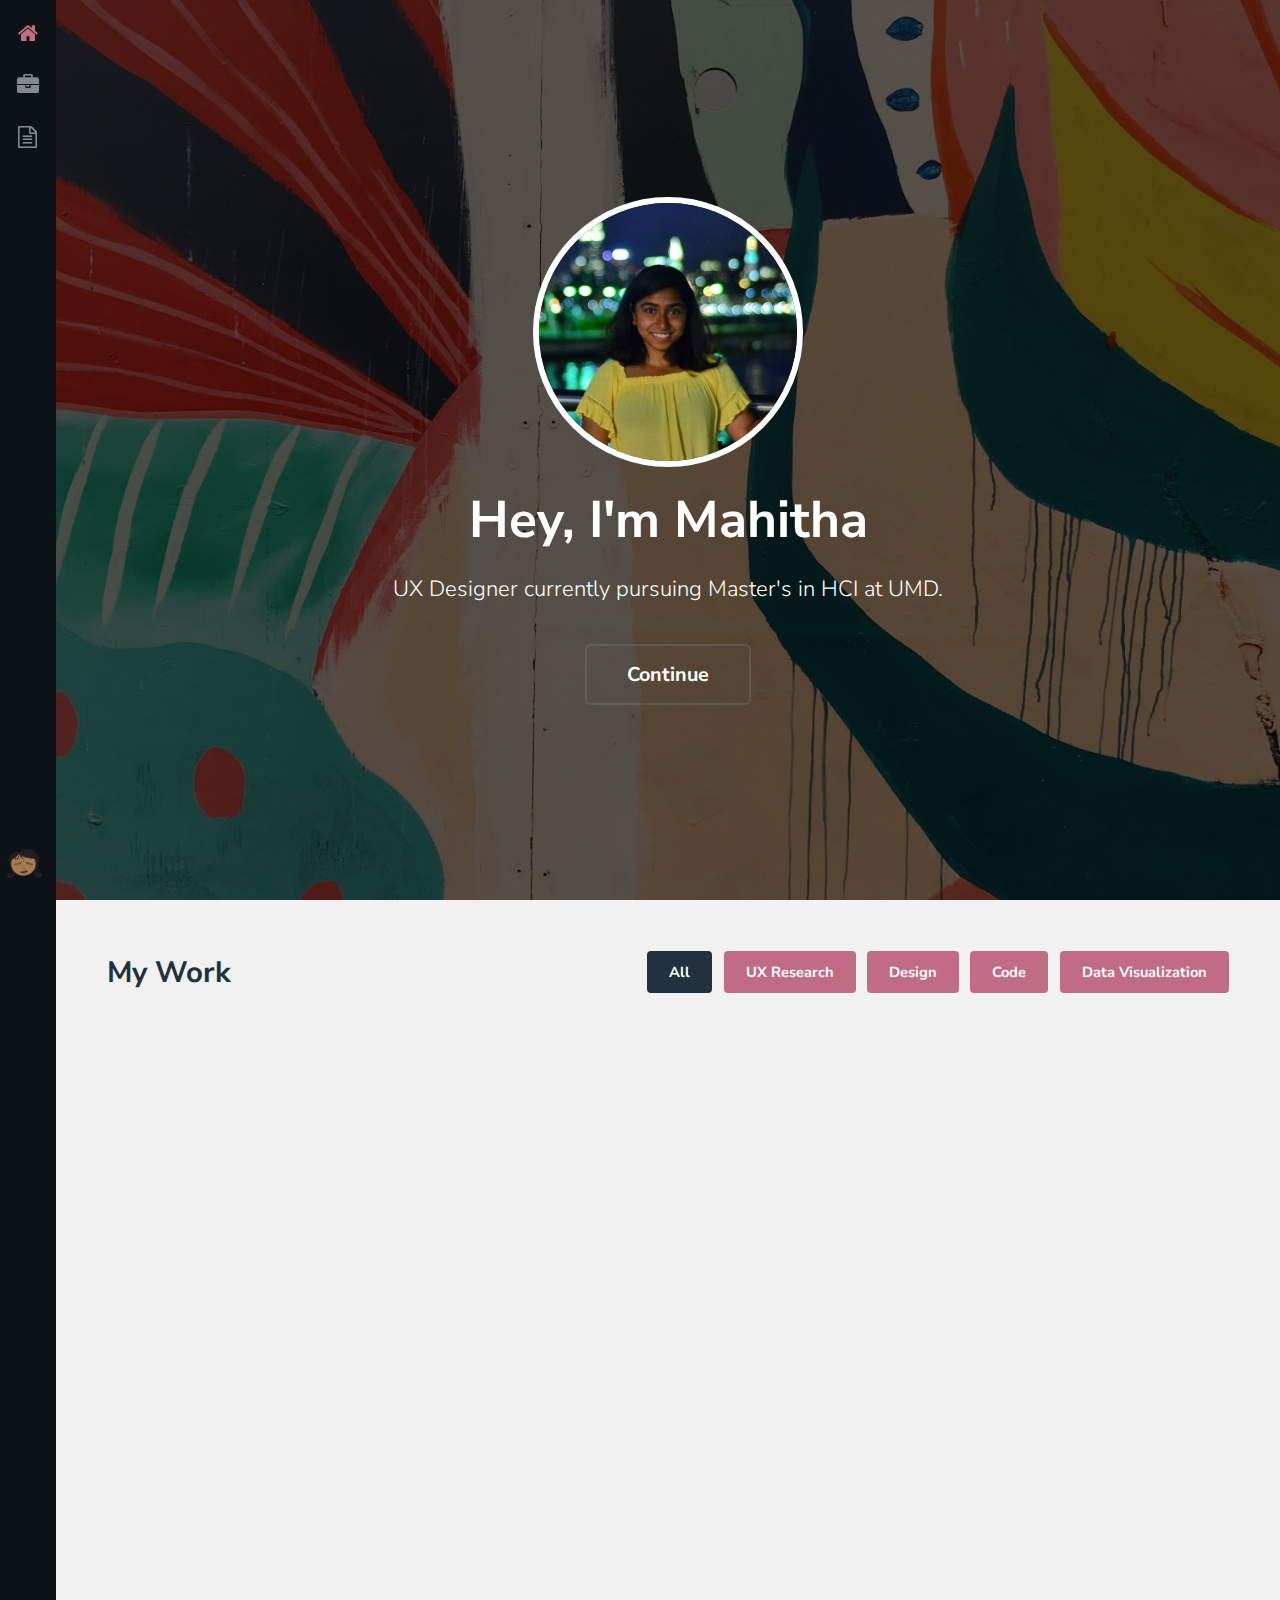
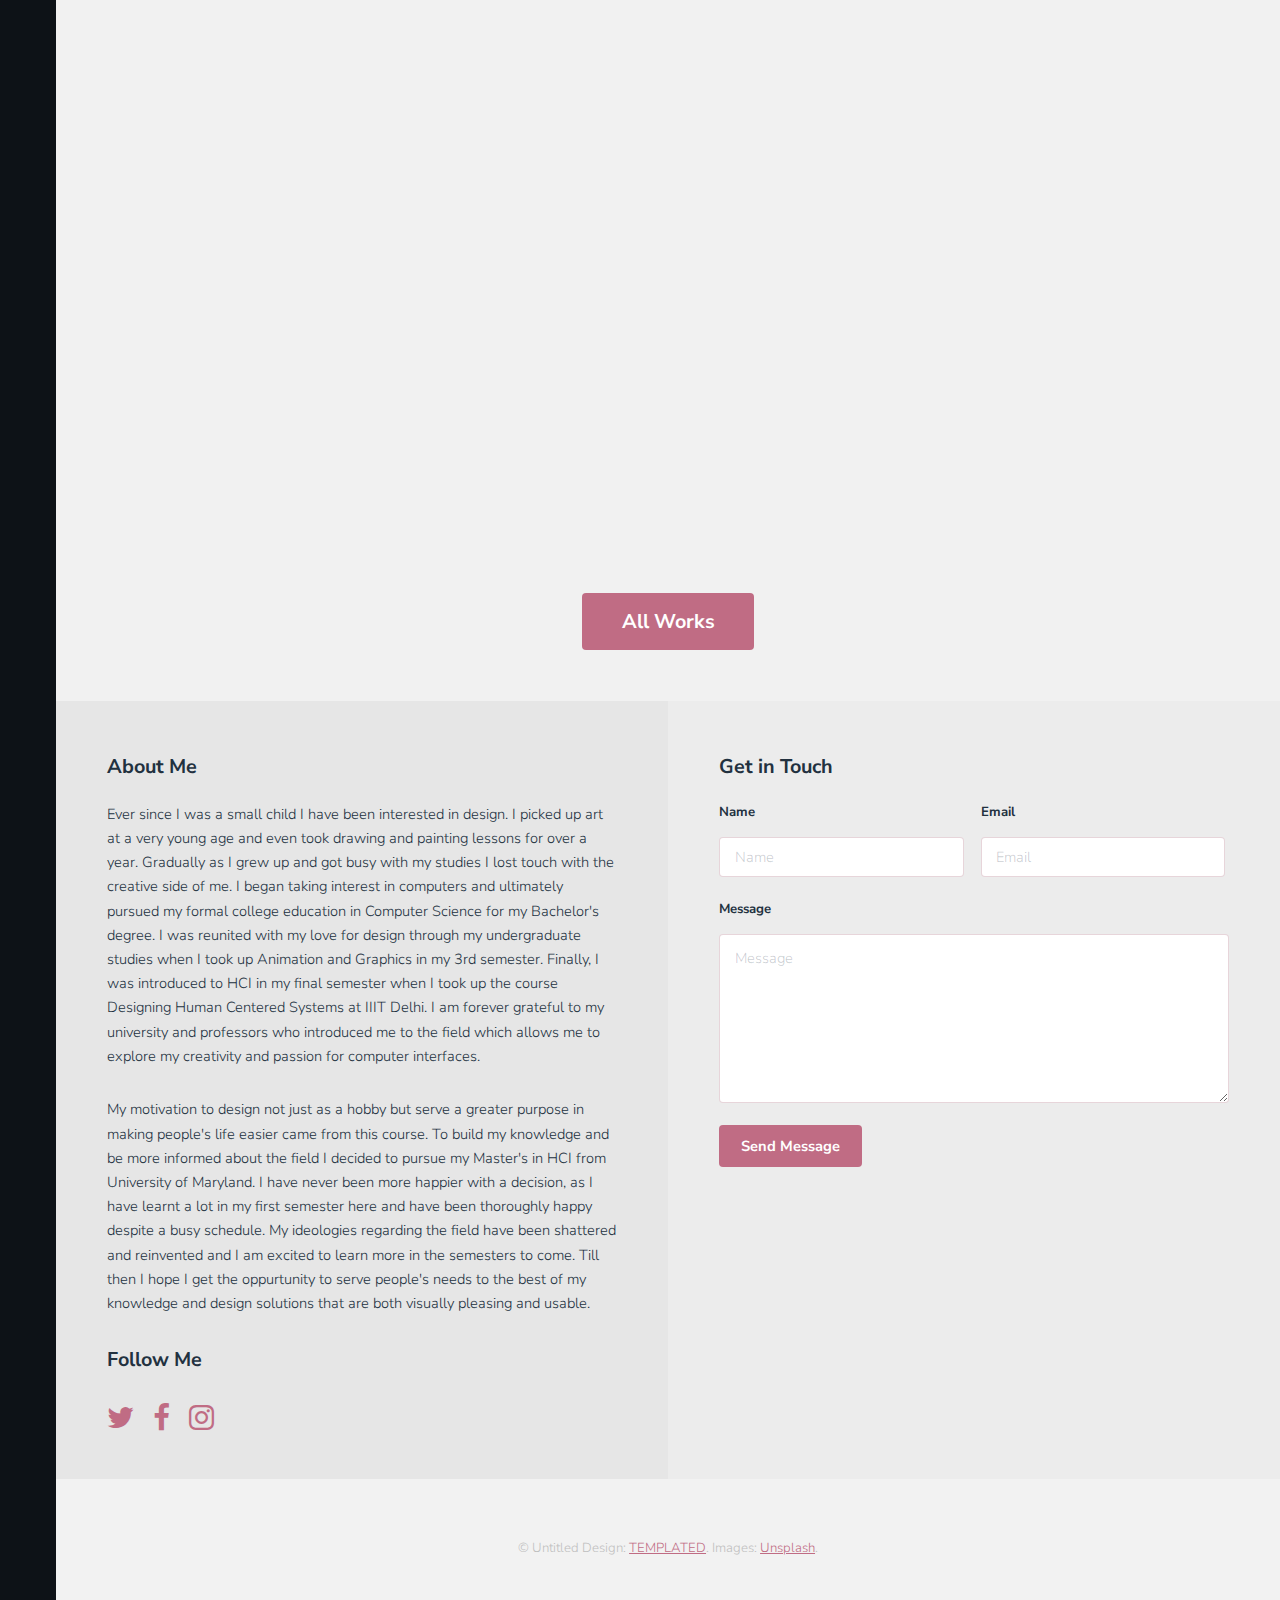
==== index.html @ 16566b21 "draft v4.1" ====
<!DOCTYPE HTML>
<!--
	Snapshot by TEMPLATED
	templated.co @templatedco
	Released for free under the Creative Commons Attribution 3.0 license (templated.co/license)
-->
<html>
	<head>
		<title>Mahitha Kalyani</title>
		<meta charset="utf-8" />
		<meta name="viewport" content="width=device-width, initial-scale=1" />
		<link rel="stylesheet" href="assets/css/main.css" />
		<link rel="icon" type="image/png" href="images/logo.png"/>
	</head>
	<body>
		<div class="page-wrap">

			<!-- Nav -->
				<nav id="nav">
					<ul>
						<li><a href="index.html" class="active" title="Home"><span class="icon fa-home"></span></a></li>
						<li><a href="work.html" title="Work"><span class="icon fa-briefcase"></span></a></li>
						<li><a href="generic.html" title="Resume"><span class="icon fa-file-text-o"></span></a></li>
					</ul>
					<div style="margin:0.5em;position: fixed;bottom:0.5em;"><a href="#contact"><image style="height:2em" title="Who am I?" src="images/logo.png"></a></div>
				</nav>

			<!-- Main -->
				<section id="main">

					<!-- Banner -->
						<section id="banner">
							<div class="inner">
								<image src="images/Mahitha_DP.JPG" alt="Mahitha's Picture" class="profileBox">
								<h1>Hey, I'm Mahitha</h1>
								<p>UX Designer currently pursuing Master's in HCI at UMD.</p>
								<ul class="actions">
									<li><a href="#galleries" class="button alt scrolly big">Continue</a></li>
								</ul>
							</div>
						</section>

					<!-- Gallery -->
						<section id="galleries">

							<!-- Photo Galleries -->
								<div class="gallery">
									<header>
										<h1>My Work</h1>
										<ul class="tabs">
											<li><a href="#" data-tag="all" class="button active">All</a></li>
											<li><a href="#" data-tag="research" class="button">UX Research</a></li>
											<li><a href="#" data-tag="design" class="button">Design</a></li>
											<li><a href="#" data-tag="code" class="button">Code</a></li>
											<li><a href="#" data-tag="dataviz" class="button">Data Visualization</a></li>

										</ul>
									</header>
									<div class="content">
										<div class="media all research design">
											<a href="images/fulls/01.jpg"><img src="images/thumbs/HarfordCounty.jpg" alt="" title="Improving Harford County Web Experience" /></a>
										</div>
										<div class="media all research design code">
											<a href="images/fulls/05.jpg"><img src="images/thumbs/05.jpg" alt="" title="IIITD Mobile" /></a>
										</div>
										<div class="media all design">
											<a href="images/fulls/09.jpg"><img src="images/thumbs/09.jpg" alt="" title="iAdvisor" /></a>
										</div>
										<div class="media all dataviz code">
											<a href="images/fulls/02.jpg"><img src="images/thumbs/02.jpg" alt="" title="SkyData" /></a>
										</div>
										<div class="media all research design">
											<a href="images/fulls/06.jpg"><img src="images/thumbs/06.jpg" alt="" title="GABI" /></a>
										</div>
										<div class="media">
											<a href="images/fulls/10.jpg"><img src="images/thumbs/10.jpg" alt="" title="This right here is a caption." /></a>
										</div>
										<div class="media">
											<a href="images/fulls/03.jpg"><img src="images/thumbs/03.jpg" alt="" title="This right here is a caption." /></a>
										</div>
										<div class="media">
											<a href="images/fulls/07.jpg"><img src="images/thumbs/07.jpg" alt="" title="This right here is a caption." /></a>
										</div>
									</div>
									<footer>
										<a href="work.html" class="button big">All Works</a>
									</footer>
								</div>
						</section>

					<!-- Contact -->
						<section id="contact">
							<!-- Social -->
								<div class="social column">
									<h3>About Me</h3>
									<p>Ever since I was a small child I have been interested in design. I picked up art at a very young age and even took drawing and painting lessons for over a year. Gradually as I grew up and got busy with my studies I lost touch with the creative side of me. I began taking interest in computers and ultimately pursued my formal college education in Computer Science for my Bachelor's degree. I was reunited with my love for design through my undergraduate studies when I took up Animation and Graphics in my 3rd semester. Finally, I was introduced to HCI in my final semester when I took up the course Designing Human Centered Systems at IIIT Delhi. I am forever grateful to my university and professors who introduced me to the field which allows me to explore my creativity and passion for computer interfaces.</p>
									<p>My motivation to design not just as a hobby but serve a greater purpose in making people's life easier came from this course. To build my knowledge and be more informed about the field I decided to pursue my Master's in HCI from University of Maryland. I have never been more happier with a decision, as I have learnt a lot in my first semester here and have been thoroughly happy despite a busy schedule. My ideologies regarding the field have been shattered and reinvented and I am excited to learn more in the semesters to come. Till then I hope I get the oppurtunity to serve people's needs to the best of my knowledge and design solutions that are both visually pleasing and usable. </p>
									<h3>Follow Me</h3>
									<ul class="icons">
										<li><a href="#" class="icon fa-twitter"><span class="label">Twitter</span></a></li>
										<li><a href="#" class="icon fa-facebook"><span class="label">Facebook</span></a></li>
										<li><a href="#" class="icon fa-instagram"><span class="label">Instagram</span></a></li>
									</ul>
								</div>

							<!-- Form -->
								<div class="column">
									<h3>Get in Touch</h3>
									<form action="#" method="post">
										<div class="field half first">
											<label for="name">Name</label>
											<input name="name" id="name" type="text" placeholder="Name">
										</div>
										<div class="field half">
											<label for="email">Email</label>
											<input name="email" id="email" type="email" placeholder="Email">
										</div>
										<div class="field">
											<label for="message">Message</label>
											<textarea name="message" id="message" rows="6" placeholder="Message"></textarea>
										</div>
										<ul class="actions">
											<li><input value="Send Message" class="button" type="submit"></li>
										</ul>
									</form>
								</div>

						</section>

					<!-- Footer -->
						<footer id="footer">
							<div class="copyright">
								&copy; Untitled Design: <a href="https://templated.co/">TEMPLATED</a>. Images: <a href="https://unsplash.com/">Unsplash</a>.
							</div>
						</footer>
				</section>
		</div>

		<!-- Scripts -->
			<script src="assets/js/jquery.min.js"></script>
			<script src="assets/js/jquery.poptrox.min.js"></script>
			<script src="assets/js/jquery.scrolly.min.js"></script>
			<script src="assets/js/skel.min.js"></script>
			<script src="assets/js/util.js"></script>
			<script src="assets/js/main.js"></script>

	</body>
</html>
---- assets/css/main.css ----
@import url(font-awesome.min.css);
@import url("https://fonts.googleapis.com/css?family=Nunito+Sans:300,400,600");

/*
	Snapshot by TEMPLATED
	templated.co @templatedco
	Released for free under the Creative Commons Attribution 3.0 license (templated.co/license)
*/

/* Reset */

	html, body, div, span, applet, object, iframe, h1, h2, h3, h4, h5, h6, p, blockquote, pre, a, abbr, acronym, address, big, cite, code, del, dfn, em, img, ins, kbd, q, s, samp, small, strike, strong, sub, sup, tt, var, b, u, i, center, dl, dt, dd, ol, ul, li, fieldset, form, label, legend, table, caption, tbody, tfoot, thead, tr, th, td, article, aside, canvas, details, embed, figure, figcaption, footer, header, hgroup, menu, nav, output, ruby, section, summary, time, mark, audio, video {
		margin: 0;
		padding: 0;
		border: 0;
		font-size: 100%;
		font: inherit;
		vertical-align: baseline;
	}

	article, aside, details, figcaption, figure, footer, header, hgroup, menu, nav, section {
		display: block;
	}

	body {
		line-height: 1;
	}

	ol, ul {
		list-style: none;
	}

	blockquote, q {
		quotes: none;
	}

	blockquote:before, blockquote:after, q:before, q:after {
		content: '';
		content: none;
	}

	table {
		border-collapse: collapse;
		border-spacing: 0;
	}

	body {
		-webkit-text-size-adjust: none;
	}

/* Box Model */

	*, *:before, *:after {
		-moz-box-sizing: border-box;
		-webkit-box-sizing: border-box;
		box-sizing: border-box;
	}

/* Basic */

	@-ms-viewport {
		width: device-width;
	}

	body {
		-ms-overflow-style: scrollbar;
	}

	@media screen and (max-width: 480px) {

		html, body {
			min-width: 320px;
		}

	}

	body {
		background: #fff;
	}

		body.is-loading *, body.is-loading *:before, body.is-loading *:after {
			-moz-animation: none !important;
			-webkit-animation: none !important;
			-ms-animation: none !important;
			animation: none !important;
			-moz-transition: none !important;
			-webkit-transition: none !important;
			-ms-transition: none !important;
			transition: none !important;
		}

/* Type */

	body {
		/*background-color: #fff;*/
		background-color: #FFCCBF;
		color: #22313F;
	}

	body, input, select, textarea {
		font-family: "Nunito Sans", Arial, Helvetica, sans-serif;
		font-size: 13pt;
		font-weight: 300;
		line-height: 1.65;
	}

		@media screen and (max-width: 1680px) {

			body, input, select, textarea {
				font-size: 11pt;
			}

		}

		@media screen and (max-width: 1280px) {

			body, input, select, textarea {
				font-size: 11pt;
			}

		}

		@media screen and (max-width: 980px) {

			body, input, select, textarea {
				font-size: 11pt;
			}

		}

		@media screen and (max-width: 736px) {

			body, input, select, textarea {
				font-size: 12pt;
			}

		}

		@media screen and (max-width: 480px) {

			body, input, select, textarea {
				font-size: 12pt;
			}

		}

	a {
		text-decoration: underline;
		/*color: #19B5FE;*/
		color: #C06C84;
	}

		a:hover {
			text-decoration: none;
			color: #019be3;
		}

	strong, b {
		font-weight: 700;
	}

	em, i {
		font-style: italic;
	}

	p {
		margin: 0 0 2em 0;
	}

	h1, h2, h3, h4, h5, h6 {
		font-weight: 700;
		line-height: 1.5;
		margin: 0 0 1em 0;
	}

		h1 a, h2 a, h3 a, h4 a, h5 a, h6 a {
			color: inherit;
			text-decoration: none;
		}

	h1 {
		font-size: 2em;
	}

		@media screen and (max-width: 480px) {

			h1 {
				font-size: 1.5em;
			}

		}

	h2 {
		font-size: 1.75em;
	}

		@media screen and (max-width: 480px) {

			h2 {
				font-size: 1.4em;
			}

		}

	h3 {
		font-size: 1.35em;
	}

	h4 {
		font-size: 1.1em;
	}

	h5 {
		font-size: 0.9em;
	}

	h6 {
		font-size: 0.7em;
	}

	sub {
		font-size: 0.8em;
		position: relative;
		top: 0.5em;
	}

	sup {
		font-size: 0.8em;
		position: relative;
		top: -0.5em;
	}

	blockquote {
		border-left: solid 4px;
		font-style: italic;
		margin: 0 0 2em 0;
		padding: 0.5em 0 0.5em 2em;
	}

	code {
		border-radius: 4px;
		border: solid 1px;
		font-family: "Courier New", monospace;
		font-size: 0.9em;
		margin: 0 0.25em;
		padding: 0.25em 0.65em;
	}

	pre {
		-webkit-overflow-scrolling: touch;
		font-family: "Courier New", monospace;
		font-size: 0.9em;
		margin: 0 0 2em 0;
	}

		pre code {
			display: block;
			line-height: 1.75;
			padding: 1em 1.5em;
			overflow-x: auto;
		}

	hr {
		border: 0;
		border-bottom: solid 1px;
		margin: 2em 0;
	}

		hr.major {
			margin: 3em 0;
		}

	/* profile image */
	.profileBox {
		border-radius: 100%;
		border: 5pt solid #ffffff;
		height: 30vh;
		width: 30vh;
		margin-bottom: 20px;
		text-align: center:
	}

	.align-left {
		text-align: left;
	}

	.align-center {
		text-align: center;
	}

	.align-right {
		text-align: right;
	}

/* Box */

	.box {
		border-radius: 4px;
		border: solid 1px rgba(144, 144, 144, 0.25);
		margin-bottom: 2em;
		padding: 1.5em;
	}

		.box > :last-child,
		.box > :last-child > :last-child,
		.box > :last-child > :last-child > :last-child {
			margin-bottom: 0;
		}

		.box.alt {
			border: 0;
			border-radius: 0;
			padding: 0;
		}

/* Button */

	input[type="submit"],
	input[type="reset"],
	input[type="button"],
	button,
	.button {
		-moz-appearance: none;
		-webkit-appearance: none;
		-ms-appearance: none;
		appearance: none;
		-moz-transition: background-color 0.2s ease-in-out, color 0.2s ease-in-out;
		-webkit-transition: background-color 0.2s ease-in-out, color 0.2s ease-in-out;
		-ms-transition: background-color 0.2s ease-in-out, color 0.2s ease-in-out;
		transition: background-color 0.2s ease-in-out, color 0.2s ease-in-out;
		/*background: #19B5FE;*/
		background: #C06C84;
		color: #FFF;
		border-radius: 4px;
		border: 0;
		cursor: pointer;
		display: inline-block;
		font-weight: 700;
		height: 2.85em;
		line-height: 2.95em;
		padding: 0 1.5em;
		text-align: center;
		text-decoration: none;
		white-space: nowrap;
	}

		input[type="submit"].active,
		input[type="reset"].active,
		input[type="button"].active,
		button.active,
		.button.active {
			color: #FFF;
			background: #22313F;
			/*background: #9E596D;*/
		}

			input[type="submit"].active:hover,
			input[type="reset"].active:hover,
			input[type="button"].active:hover,
			button.active:hover,
			.button.active:hover {
				color: #FFF;
				/*background: #22313F;*/
				background: #9E596D;
			}

		input[type="submit"]:hover,
		input[type="reset"]:hover,
		input[type="button"]:hover,
		button:hover,
		.button:hover {
			color: #FFF;
			/*background: #019be3;*/
			background: #9E596D;
		}

		input[type="submit"].alt,
		input[type="reset"].alt,
		input[type="button"].alt,
		button.alt,
		.button.alt {
			background: none;
			box-shadow: 0 0 0 2px rgba(144, 144, 144, 0.25);
		}

			input[type="submit"].alt:hover,
			input[type="reset"].alt:hover,
			input[type="button"].alt:hover,
			button.alt:hover,
			.button.alt:hover {
				background: rgba(144, 144, 144, 0.075);
				box-shadow: 0 0 0 2px rgba(144, 144, 144, 0.25);
			}

		input[type="submit"].icon,
		input[type="reset"].icon,
		input[type="button"].icon,
		button.icon,
		.button.icon {
			padding-left: 1.35em;
		}

			input[type="submit"].icon:before,
			input[type="reset"].icon:before,
			input[type="button"].icon:before,
			button.icon:before,
			.button.icon:before {
				margin-right: 0.5em;
			}

		input[type="submit"].fit,
		input[type="reset"].fit,
		input[type="button"].fit,
		button.fit,
		.button.fit {
			display: block;
			margin: 0 0 1em 0;
			width: 100%;
		}

		input[type="submit"].small,
		input[type="reset"].small,
		input[type="button"].small,
		button.small,
		.button.small {
			font-size: 0.8em;
		}

		input[type="submit"].big,
		input[type="reset"].big,
		input[type="button"].big,
		button.big,
		.button.big {
			font-size: 1.35em;
			padding: 0 2em;
		}

		input[type="submit"].disabled, input[type="submit"]:disabled,
		input[type="reset"].disabled,
		input[type="reset"]:disabled,
		input[type="button"].disabled,
		input[type="button"]:disabled,
		button.disabled,
		button:disabled,
		.button.disabled,
		.button:disabled {
			-moz-pointer-events: none;
			-webkit-pointer-events: none;
			-ms-pointer-events: none;
			pointer-events: none;
			opacity: 0.25;
		}

		@media screen and (max-width: 480px) {

			input[type="submit"],
			input[type="reset"],
			input[type="button"],
			button,
			.button {
				padding: 0;
			}

		}

/* Contact */

	#contact {
		display: -ms-flexbox;
		-ms-flex-pack: justify;
		display: -moz-flex;
		display: -webkit-flex;
		display: -ms-flex;
		display: flex;
		-moz-flex-wrap: wrap;
		-webkit-flex-wrap: wrap;
		-ms-flex-wrap: wrap;
		flex-wrap: wrap;
		-moz-justify-content: space-between;
		-webkit-justify-content: space-between;
		-ms-justify-content: space-between;
		justify-content: space-between;
		background: #ececec;
	}

		#contact form {
			margin: 0;
		}

		#contact .icons {
			margin-bottom: 1em;
		}

		#contact .column {
			padding: 3.5em 0 1.5em 0;
			padding-left: 3.5em;
			padding-right: 3.5em;
			width: 50%;
		}

			#contact .column.social {
				background: #e6e6e6;
			}

			@media screen and (max-width: 980px) {

				#contact .column {
					padding: 2em 0 0.1em 0;
					padding-left: 2em;
					padding-right: 2em;
				}

			}

			@media screen and (max-width: 736px) {

				#contact .column {
					width: 100%;
				}

			}

			@media screen and (max-width: 480px) {

				#contact .column {
					padding: 1em 0 0.1em 0;
					padding-left: 1em;
					padding-right: 1em;
				}

			}

/* Form */

	form {
		margin: 0 0 2em 0;
	}

		form .field {
			margin-bottom: 1.5em;
		}

			form .field.half {
				display: inline-block;
				width: 48%;
			}

				form .field.half.first {
					margin-right: 2.5%;
				}

		@media screen and (max-width: 980px) {

			form .field.half {
				display: block;
				width: 100%;
			}

				form .field.half.first {
					margin-right: 0;
				}

		}

	label {
		display: block;
		font-size: 0.9em;
		font-weight: 700;
		margin: 0 0 1em 0;
	}

	input[type="text"],
	input[type="password"],
	input[type="email"],
	select,
	textarea {
		-moz-appearance: none;
		-webkit-appearance: none;
		-ms-appearance: none;
		appearance: none;
		border-radius: 4px;
		/*border: solid 1px rgba(25, 181, 254, 0.25);*/
		border: solid 1px rgba(158, 89, 109, 0.25);
		color: inherit;
		display: block;
		outline: 0;
		padding: 0 1em;
		text-decoration: none;
		width: 100%;
	}

		input[type="text"]:invalid,
		input[type="password"]:invalid,
		input[type="email"]:invalid,
		select:invalid,
		textarea:invalid {
			box-shadow: none;
		}

		input[type="text"]:active, input[type="text"]:focus,
		input[type="password"]:active,
		input[type="password"]:focus,
		input[type="email"]:active,
		input[type="email"]:focus,
		select:active,
		select:focus,
		textarea:active,
		textarea:focus {
			/*border: solid 1px #19B5FE;*/
			border: solid 1px #C06C84;
		}

	.select-wrapper {
		text-decoration: none;
		display: block;
		position: relative;
	}

		.select-wrapper:before {
			-moz-osx-font-smoothing: grayscale;
			-webkit-font-smoothing: antialiased;
			font-family: FontAwesome;
			font-style: normal;
			font-weight: normal;
			text-transform: none !important;
		}

		.select-wrapper:before {
			content: '\f078';
			display: block;
			height: 2.75em;
			line-height: 2.75em;
			pointer-events: none;
			position: absolute;
			right: 0;
			text-align: center;
			top: 0;
			width: 2.75em;
		}

		.select-wrapper select::-ms-expand {
			display: none;
		}

	input[type="text"],
	input[type="password"],
	input[type="email"],
	select {
		height: 2.75em;
	}

	textarea {
		padding: 0.75em 1em;
	}

	input[type="checkbox"],
	input[type="radio"] {
		-moz-appearance: none;
		-webkit-appearance: none;
		-ms-appearance: none;
		appearance: none;
		display: block;
		float: left;
		margin-right: -2em;
		opacity: 0;
		width: 1em;
		z-index: -1;
	}

		input[type="checkbox"] + label,
		input[type="radio"] + label {
			text-decoration: none;
			cursor: pointer;
			display: inline-block;
			font-size: 1em;
			font-weight: 300;
			padding-left: 2.4em;
			padding-right: 0.75em;
			position: relative;
		}

			input[type="checkbox"] + label:before,
			input[type="radio"] + label:before {
				-moz-osx-font-smoothing: grayscale;
				-webkit-font-smoothing: antialiased;
				font-family: FontAwesome;
				font-style: normal;
				font-weight: normal;
				text-transform: none !important;
			}

			input[type="checkbox"] + label:before,
			input[type="radio"] + label:before {
				border-radius: 4px;
				border: solid 1px;
				content: '';
				display: inline-block;
				height: 1.65em;
				left: 0;
				line-height: 1.58125em;
				position: absolute;
				text-align: center;
				top: 0;
				width: 1.65em;
			}

		input[type="checkbox"]:checked + label:before,
		input[type="radio"]:checked + label:before {
			content: '\f00c';
		}

	input[type="checkbox"] + label:before {
		border-radius: 4px;
	}

	input[type="radio"] + label:before {
		border-radius: 100%;
	}

	::-webkit-input-placeholder {
		opacity: 1.0;
		color: rgba(34, 49, 63, 0.25);
	}

	:-moz-placeholder {
		opacity: 1.0;
		color: rgba(34, 49, 63, 0.25);
	}

	::-moz-placeholder {
		opacity: 1.0;
		color: rgba(34, 49, 63, 0.25);
	}

	:-ms-input-placeholder {
		opacity: 1.0;
		color: rgba(34, 49, 63, 0.25);
	}

	.formerize-placeholder {
		opacity: 1.0;
		color: rgba(34, 49, 63, 0.25);
	}

/* Gallery */

	@-moz-keyframes gallery {
		100% {
			opacity: 1;		}
	}

	@-webkit-keyframes gallery {
		100% {
			opacity: 1;		}
	}

	@-ms-keyframes gallery {
		100% {
			opacity: 1;		}
	}

	@keyframes gallery {
		100% {
			opacity: 1;		}
	}

	.gallery {
		padding: 3.5em;
		position: relative;
		overflow: hidden;
		min-height: 37em;
	}

		@media screen and (max-width: 980px) {

			.gallery {
				padding: 2em;
				min-height: 20em;
			}

				.gallery header h2 {
					margin-bottom: 1em;
				}

		}

		@media screen and (max-width: 480px) {

			.gallery {
				padding: 1em;
			}

		}

		.gallery header {
			display: -ms-flexbox;
			-ms-flex-pack: justify;
			display: -moz-flex;
			display: -webkit-flex;
			display: -ms-flex;
			display: flex;
			-moz-flex-wrap: wrap;
			-webkit-flex-wrap: wrap;
			-ms-flex-wrap: wrap;
			flex-wrap: wrap;
			-moz-justify-content: space-between;
			-webkit-justify-content: space-between;
			-ms-justify-content: space-between;
			justify-content: space-between;
		}

			.gallery header.special {
				-moz-justify-content: center;
				-webkit-justify-content: center;
				-ms-justify-content: center;
				justify-content: center;
			}

			@media screen and (max-width: 736px) {

				.gallery header {
					display: block;
				}

			}

			@media screen and (max-width: 480px) {

				.gallery header h2 {
					margin-bottom: .5em;
				}

			}

		.gallery footer {
			text-align: center;
			margin-top: 4em;
		}

		.gallery .content {
			display: -ms-flexbox;
			display: -moz-flex;
			display: -webkit-flex;
			display: -ms-flex;
			display: flex;
			-moz-flex-wrap: wrap;
			-webkit-flex-wrap: wrap;
			-ms-flex-wrap: wrap;
			flex-wrap: wrap;
			-moz-justify-content: -moz-flex-start;
			-webkit-justify-content: -webkit-flex-start;
			-ms-justify-content: -ms-flex-start;
			justify-content: flex-start;
		}

			.gallery .content .media {
				-moz-animation: gallery 0.75s ease-out 0.4s forwards;
				-webkit-animation: gallery 0.75s ease-out 0.4s forwards;
				-ms-animation: gallery 0.75s ease-out 0.4s forwards;
				animation: gallery 0.75s ease-out 0.4s forwards;
				margin-bottom: 0;
				overflow: hidden;
				opacity: 0;
				position: relative;
				width: 33%;
				padding: 5px;
			}

				.gallery .content .media a {
					display: block;
				}

				.gallery .content .media img {
					-moz-transition: -moz-transform 0.2s ease-in-out;
					-webkit-transition: -webkit-transform 0.2s ease-in-out;
					-ms-transition: -ms-transform 0.2s ease-in-out;
					transition: transform 0.2s ease-in-out;
					max-width: 100%;
					height: auto;
					vertical-align: middle;
				}

				.gallery .content .media:hover img {
					-moz-transform: scale(1.075);
					-webkit-transform: scale(1.075);
					-ms-transform: scale(1.075);
					transform: scale(1.075);
				}

				@media screen and (max-width: 736px) {

					.gallery .content .media {
						width: 50%;
					}

				}

				@media screen and (max-width: 480px) {

					.gallery .content .media {
						width: 100%;
					}

				}

/* Icon */

	.icon {
		text-decoration: none;
		border-bottom: none;
		position: relative;
	}

		.icon:before {
			-moz-osx-font-smoothing: grayscale;
			-webkit-font-smoothing: antialiased;
			font-family: FontAwesome;
			font-style: normal;
			font-weight: normal;
			text-transform: none !important;
		}

		.icon > .label {
			display: none;
		}

/* Image */

	.image {
		border: 0;
		display: inline-block;
		position: relative;
	}

		.image img {
			display: block;
		}

		.image.left, .image.right {
			max-width: 40%;
		}

			.image.left img, .image.right img {
				width: 100%;
			}

			@media screen and (max-width: 480px) {

				.image.left, .image.right {
					max-width: 100%;
					width: 100%;
				}

			}

		.image.left {
			float: left;
			margin: 0 1.5em 1em 0;
			top: 0.25em;
		}

			@media screen and (max-width: 480px) {

				.image.left {
					float: none;
					margin: 0 0 1em 0;
				}

			}

		.image.right {
			float: right;
			margin: 0 0 1em 1.5em;
			top: 0.25em;
		}

			@media screen and (max-width: 480px) {

				.image.right {
					float: none;
					margin: 0 0 1em 0;
				}

			}

		.image.fit {
			display: block;
			margin: 0 0 2em 0;
			width: 100%;
		}

			.image.fit img {
				width: 100%;
			}

		.image.special {
			border: solid 1px rgba(144, 144, 144, 0.25);
			padding: 1em;
		}

		.image.main {
			display: block;
			margin: 0 0 3em 0;
			width: 100%;
		}

			.image.main img {
				width: 100%;
			}

/* List */

	ol {
		list-style: decimal;
		margin: 0 0 2em 0;
		padding-left: 1.25em;
	}

		ol li {
			padding-left: 0.25em;
		}

	ul {
		list-style: disc;
		margin: 0 0 2em 0;
		padding-left: 1em;
	}

		ul li {
			padding-left: 0.5em;
		}

		ul.alt {
			list-style: none;
			padding-left: 0;
		}

			ul.alt li {
				border-top: solid 1px;
				padding: 0.5em 0;
			}

				ul.alt li:first-child {
					border-top: 0;
					padding-top: 0;
				}

		ul.tabs {
			list-style: none;
			padding-left: 0;
		}

			ul.tabs li {
				display: inline-block;
			}

				ul.tabs li:first-child {
					padding: 0;
				}

				@media screen and (max-width: 736px) {

					ul.tabs li {
						display: block;
						margin: 0 0 .25em 0;
						padding: 0;
					}

						ul.tabs li .button {
							width: 100%;
						}

				}

			@media screen and (max-width: 480px) {

				ul.tabs {
					margin-bottom: 1em;
				}

			}

		ul.icons {
			cursor: default;
			list-style: none;
			padding-left: 0;
		}

			ul.icons li {
				display: inline-block;
				padding: 0 1em 0 0;
			}

				ul.icons li:last-child {
					padding-right: 0;
				}

				ul.icons li .icon:before {
					font-size: 2em;
				}

		ul.actions {
			cursor: default;
			list-style: none;
			padding-left: 0;
		}

			ul.actions li {
				display: inline-block;
				padding: 0 1em 0 0;
				vertical-align: middle;
			}

				ul.actions li:last-child {
					padding-right: 0;
				}

			ul.actions.small li {
				padding: 0 0.5em 0 0;
			}

			ul.actions.vertical li {
				display: block;
				padding: 1em 0 0 0;
			}

				ul.actions.vertical li:first-child {
					padding-top: 0;
				}

				ul.actions.vertical li > * {
					margin-bottom: 0;
				}

			ul.actions.vertical.small li {
				padding: 0.5em 0 0 0;
			}

				ul.actions.vertical.small li:first-child {
					padding-top: 0;
				}

			ul.actions.fit {
				display: table;
				margin-left: -1em;
				padding: 0;
				table-layout: fixed;
				width: calc(100% + 1em);
			}

				ul.actions.fit li {
					display: table-cell;
					padding: 0 0 0 1em;
				}

					ul.actions.fit li > * {
						margin-bottom: 0;
					}

				ul.actions.fit.small {
					margin-left: -0.5em;
					width: calc(100% + 0.5em);
				}

					ul.actions.fit.small li {
						padding: 0 0 0 0.5em;
					}

			@media screen and (max-width: 480px) {

				ul.actions {
					margin: 0 0 2em 0;
				}

					ul.actions li {
						padding: 1em 0 0 0;
						display: block;
						text-align: center;
						width: 100%;
					}

						ul.actions li:first-child {
							padding-top: 0;
						}

						ul.actions li > * {
							width: 100%;
							margin: 0 !important;
						}

							ul.actions li > *.icon:before {
								margin-left: -2em;
							}

					ul.actions.small li {
						padding: 0.5em 0 0 0;
					}

						ul.actions.small li:first-child {
							padding-top: 0;
						}

			}

	dl {
		margin: 0 0 2em 0;
	}

		dl dt {
			display: block;
			font-weight: 700;
			margin: 0 0 1em 0;
		}

		dl dd {
			margin-left: 2em;
		}

/* Section/Article */

	section.special, article.special {
		text-align: center;
	}

	section .inner, article .inner {
		padding: 3.5em 0 1.5em 0;
		padding-left: 3.5em;
		padding-right: 3.5em;
	}

		@media screen and (max-width: 980px) {

			section .inner, article .inner {
				padding: 2em 0 0.1em 0;
				padding-right: 2em;
				padding-left: 2em;
			}

		}

		@media screen and (max-width: 480px) {

			section .inner, article .inner {
				padding: 1em 0 0.1em 0;
				padding-right: 1em;
				padding-left: 1em;
			}

		}

	section .columns, article .columns {
		display: -ms-flexbox;
		display: -moz-flex;
		display: -webkit-flex;
		display: -ms-flex;
		display: flex;
		-moz-flex-wrap: wrap;
		-webkit-flex-wrap: wrap;
		-ms-flex-wrap: wrap;
		flex-wrap: wrap;
		-moz-justify-content: space-between;
		-webkit-justify-content: space-between;
		-ms-justify-content: space-between;
		justify-content: space-between;
	}

		section .columns.double .column, article .columns.double .column {
			width: 48%;
		}

			@media screen and (max-width: 980px) {

				section .columns.double .column, article .columns.double .column {
					width: 100%;
				}

			}

	header p {
		position: relative;
		margin: 0 0 1.5em 0;
	}

	header h2 + p {
		font-size: 1.25em;
		margin-top: -1em;
	}

	header h3 + p {
		font-size: 1.1em;
		margin-top: -0.8em;
	}

	header h4 + p,
	header h5 + p,
	header h6 + p {
		font-size: 0.9em;
		margin-top: -0.6em;
	}

/* Table */

	.table-wrapper {
		-webkit-overflow-scrolling: touch;
		overflow-x: auto;
	}

	table {
		margin: 0 0 2em 0;
		width: 100%;
	}

		table tbody tr {
			border: solid 1px;
			border-left: 0;
			border-right: 0;
		}

		table td {
			padding: 0.75em 0.75em;
		}

		table th {
			font-size: 0.9em;
			font-weight: 700;
			padding: 0 0.75em 0.75em 0.75em;
			text-align: left;
		}

		table thead {
			border-bottom: solid 2px;
		}

		table tfoot {
			border-top: solid 2px;
		}

		table.alt {
			border-collapse: separate;
		}

			table.alt tbody tr td {
				border: solid 1px;
				border-left-width: 0;
				border-top-width: 0;
			}

				table.alt tbody tr td:first-child {
					border-left-width: 1px;
				}

			table.alt tbody tr:first-child td {
				border-top-width: 1px;
			}

			table.alt thead {
				border-bottom: 0;
			}

			table.alt tfoot {
				border-top: 0;
			}

/* Wrapper */

	.page-wrap {
		display: -ms-flexbox;
		display: -moz-flex;
		display: -webkit-flex;
		display: -ms-flex;
		display: flex;
		-moz-flex-wrap: nowrap;
		-webkit-flex-wrap: nowrap;
		-ms-flex-wrap: nowrap;
		flex-wrap: nowrap;
		-moz-justify-content: -moz-flex-start;
		-webkit-justify-content: -webkit-flex-start;
		-ms-justify-content: -ms-flex-start;
		justify-content: flex-start;
	}

	.wrapper {
		position: relative;
	}

		.wrapper > .inner {
			margin: 0 auto;
			width: 60em;
		}

		@media screen and (max-width: 1280px) {

			.wrapper > .inner {
				width: 65em;
			}

		}

		@media screen and (max-width: 980px) {

			.wrapper > .inner {
				width: 100%;
			}

		}

/* Header */

	#header {
		font-weight: 700;
	}

/* Menu */

	#nav {
		background: #0d1217;
		z-index: 10002;
		position: relative;
		width: 4em;
	}

		#nav ul {
			list-style: none;
			margin: 0;
			padding: 0;
			position: fixed;
			top: 1em;
			left: 0;
		}

			#nav ul li {
				padding: 0;
				width: 3.75em;
				text-align: Center;
				margin-bottom: 1em;
			}

				#nav ul li a {
					color: rgba(255, 255, 255, 0.5);
					text-decoration: none;
					font-size: 1.5em;
				}

					#nav ul li a:hover {
						color: white;
					}

					#nav ul li a.active {
						/*color: #19B5FE;*/
						color: #C06C84;
					}

				@media screen and (max-width: 736px) {

					#nav ul li {
						width: 3.4em;
					}

					#nav ol {
						list-style: none;
						margin: 0;
						padding: 0;
						position: fixed;
						bottom: 1em;
						left: 0;
					}

				}

/* Banner */

	body.is-loading #banner > .inner {
		opacity: 0;
		-moz-transform: translateY(1em);
		-webkit-transform: translateY(1em);
		-ms-transform: translateY(1em);
		transform: translateY(1em);
	}

	#banner {
		display: -ms-flexbox;
		-ms-flex-pack: center;
		-ms-flex-align: center;
		padding: 8em 0 6em 0;
		-moz-align-items: center;
		-webkit-align-items: center;
		-ms-align-items: center;
		align-items: center;
		display: -moz-flex;
		display: -webkit-flex;
		display: -ms-flex;
		display: flex;
		-moz-justify-content: center;
		-webkit-justify-content: center;
		-ms-justify-content: center;
		justify-content: center;
		min-height: 75vh;
		height: 100vh;
		position: relative;
		background: #000;
		background-image: url('/../images/banner.jpg');
		background-size: cover;
		background-attachment: fixed;
		background-repeat: no-repeat;
		background-position: center;
		text-align: center;
		color: #FFF;
	}

		#banner:before {
			-moz-transition: opacity 3s ease;
			-webkit-transition: opacity 3s ease;
			-ms-transition: opacity 3s ease;
			transition: opacity 3s ease;
			-moz-transition-delay: 0.25s;
			-webkit-transition-delay: 0.25s;
			-ms-transition-delay: 0.25s;
			transition-delay: 0.25s;
			content: '';
			display: block;
			background-color: #000;
			height: 100%;
			left: 0;
			opacity: 0.65;
			position: absolute;
			top: 0;
			width: 100%;
			z-index: 1;
		}

		#banner .inner {
			-moz-transform: none;
			-webkit-transform: none;
			-ms-transform: none;
			transform: none;
			-moz-transition: opacity 1s ease, transform 1s ease;
			-webkit-transition: opacity 1s ease, transform 1s ease;
			-ms-transition: opacity 1s ease, transform 1s ease;
			transition: opacity 1s ease, transform 1s ease;
			position: relative;
			opacity: 1;
			z-index: 3;
			padding: 0 2em;
		}

		#banner h1 {
			font-size: 4em;
			line-height: 1em;
			margin: 0 0 0.5em 0;
			padding: 0;
			color: #FFF;
		}

		#banner p {
			font-size: 1.5em;
			margin-bottom: 1.75em;
		}

		#banner a {
			color: #FFF;
			text-decoration: none;
		}

		@media screen and (max-width: 1280px) {

			#banner h1 {
				font-size: 3.5em;
			}

		}

		@media screen and (max-width: 736px) {

			#banner {
				background-attachment: scroll;
			}

				#banner h1 {
					font-size: 2.25em;
				}

				#banner p {
					font-size: 1.25em;
				}

		}

/* Main */

	#main {
		background: #f1f1f1;
		width: 100%;
	}

		#main #header {
			background: #e6e6e6;
			padding: 1.15em 3.5em;
			text-align: right;
		}

			#main #header h1 {
				margin: 0;
				font-size: 1em;
			}

			@media screen and (max-width: 980px) {

				#main #header {
					padding: 1.15em 2em;
				}

			}

			@media screen and (max-width: 736px) {

				#main #header {
					text-align: center;
				}

			}

/* Footer */

	#footer {
		padding: 4em 0 2em 0;
		background: #f2f2f2;
	}

		#footer .copyright {
			color: #bfbfbf;
			font-size: 0.9em;
			margin: 0 0 2em 0;
			padding: 0 1em;
			text-align: center;
		}

		@media screen and (max-width: 736px) {

			#footer {
				padding: 3em 0 1em 0;
			}

		}
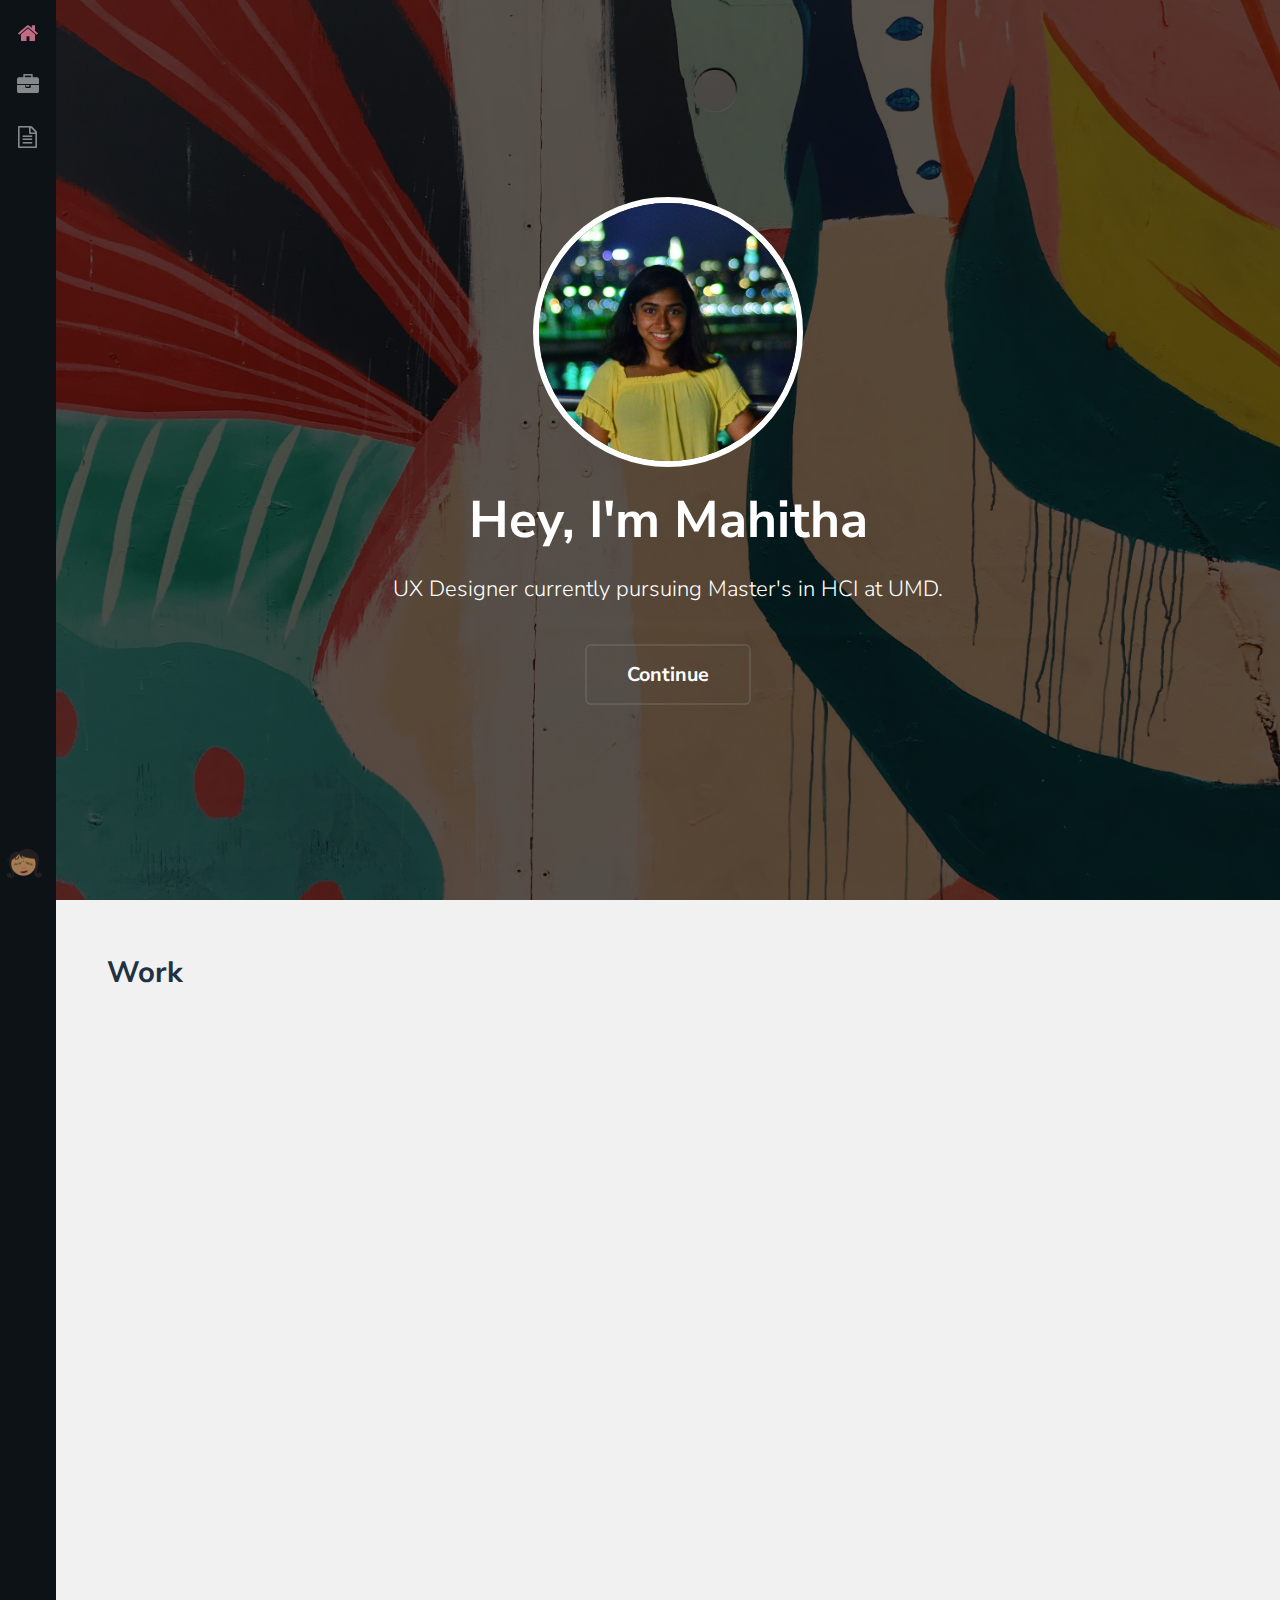
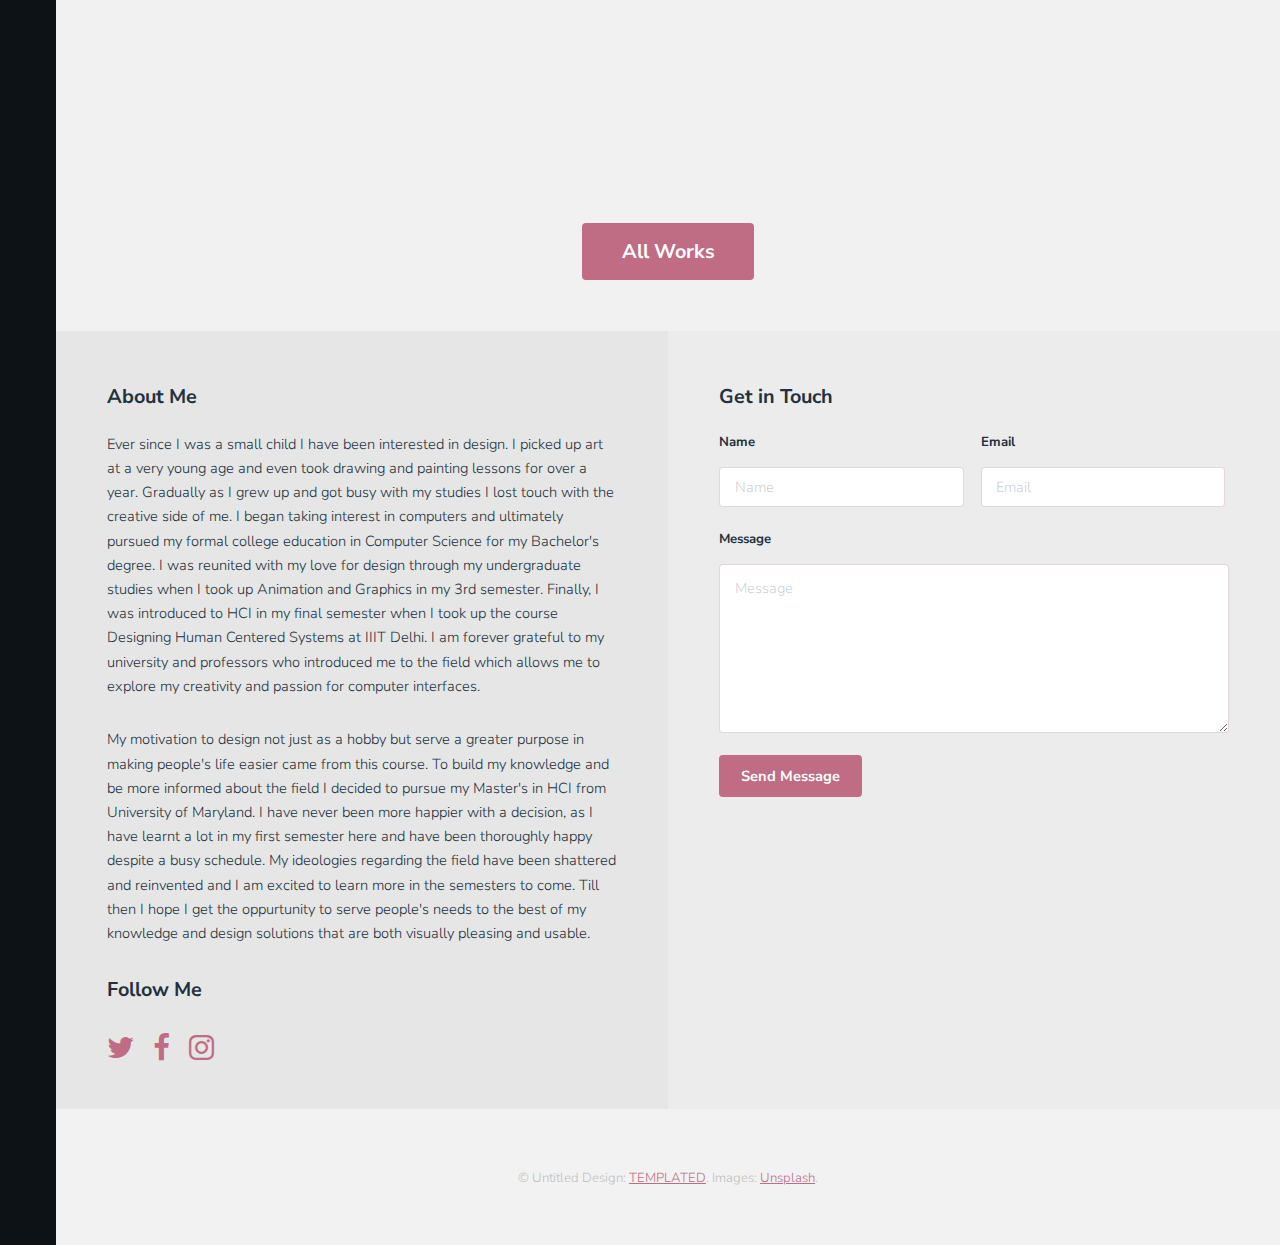
==== commit 4b7bf488: "draft v5" ====
--- a/index.html
+++ b/index.html
@@ -20,7 +20,7 @@
 					<ul>
 						<li><a href="index.html" class="active" title="Home"><span class="icon fa-home"></span></a></li>
 						<li><a href="work.html" title="Work"><span class="icon fa-briefcase"></span></a></li>
-						<li><a href="generic.html" title="Resume"><span class="icon fa-file-text-o"></span></a></li>
+						<li><a href="/files/Mahitha_Resume.pdf" title="Resume" target="_blank"><span class="icon fa-file-text-o"></span></a></li>
 					</ul>
 					<div style="margin:0.5em;position: fixed;bottom:0.5em;"><a href="#contact"><image style="height:2em" title="Who am I?" src="images/logo.png"></a></div>
 				</nav>
@@ -46,41 +46,34 @@
 							<!-- Photo Galleries -->
 								<div class="gallery">
 									<header>
-										<h1>My Work</h1>
-										<ul class="tabs">
-											<li><a href="#" data-tag="all" class="button active">All</a></li>
-											<li><a href="#" data-tag="research" class="button">UX Research</a></li>
-											<li><a href="#" data-tag="design" class="button">Design</a></li>
-											<li><a href="#" data-tag="code" class="button">Code</a></li>
-											<li><a href="#" data-tag="dataviz" class="button">Data Visualization</a></li>
-
-										</ul>
-									</header>
+											<h1>Work</h1>
+                                    </header>
 									<div class="content">
-										<div class="media all research design">
+										<div class="media">
 											<a href="images/fulls/01.jpg"><img src="images/thumbs/HarfordCounty.jpg" alt="" title="Improving Harford County Web Experience" /></a>
-										</div>
-										<div class="media all research design code">
-											<a href="images/fulls/05.jpg"><img src="images/thumbs/05.jpg" alt="" title="IIITD Mobile" /></a>
-										</div>
-										<div class="media all design">
-											<a href="images/fulls/09.jpg"><img src="images/thumbs/09.jpg" alt="" title="iAdvisor" /></a>
-										</div>
-										<div class="media all dataviz code">
-											<a href="images/fulls/02.jpg"><img src="images/thumbs/02.jpg" alt="" title="SkyData" /></a>
-										</div>
-										<div class="media all research design">
-											<a href="images/fulls/06.jpg"><img src="images/thumbs/06.jpg" alt="" title="GABI" /></a>
+                                            <div class="desc">
+                                                <span class="imgdesc">Improving Harford County Web Experience</span>
+                                            </div>
 										</div>
 										<div class="media">
-											<a href="images/fulls/10.jpg"><img src="images/thumbs/10.jpg" alt="" title="This right here is a caption." /></a>
+											<a href="images/fulls/05.jpg"><img src="images/thumbs/05.jpg" alt="" title="IIITD Mobile" /></a>
+                                            <div class="desc">
+                                                <span class="imgdesc">IIITD Mobile - Mobile App for the University</span>
+                                            </div>
 										</div>
 										<div class="media">
-											<a href="images/fulls/03.jpg"><img src="images/thumbs/03.jpg" alt="" title="This right here is a caption." /></a>
+											<a href="images/fulls/09.jpg"><img src="images/thumbs/09.jpg" alt="" title="iAdvisor" /></a>
+                                            <div class="desc">
+                                                <span class="imgdesc">iAdvisor - A web interface for planning the undergraduate 4 year roadmap</span>
+                                            </div>
 										</div>
 										<div class="media">
-											<a href="images/fulls/07.jpg"><img src="images/thumbs/07.jpg" alt="" title="This right here is a caption." /></a>
+											<a href="images/fulls/02.jpg"><img src="images/thumbs/02.jpg" alt="" title="SkyData" /></a>
+                                            <div class="desc">
+                                                <span class="imgdesc">SkyData - A Visualisation of Social Media Perception of Weather</span>
+                                            </div>
 										</div>
+										
 									</div>
 									<footer>
 										<a href="work.html" class="button big">All Works</a>
--- a/assets/css/main.css
+++ b/assets/css/main.css
@@ -879,13 +879,48 @@
 					height: auto;
 					vertical-align: middle;
 				}
-
-				.gallery .content .media:hover img {
-					-moz-transform: scale(1.075);
+                
+                .gallery .content .media .desc {
+                    position: absolute;
+                    display: flex;
+                    align-items: center;
+                    justify-content: center;
+                    top: 0;
+                    bottom: 0;
+                    left: 0;
+                    right: 0;
+                    background: rgba(192, 108, 132, 0.78);
+                    color: #fff;
+                    visibility: hidden;
+                    opacity: 0;
+                    margin-bottom: 0 !important;
+                    /* transition effect */
+                    transition: opacity .2s, visibility .2s;
+                }
+
+                .gallery .content .media .imgdesc {
+                    position: relative;
+                    margin-left:2em;
+                    margin-right:2em;
+                    
+                }           
+                
+                .gallery .content .media:hover img {
+                    -moz-transform: scale(1.075);
 					-webkit-transform: scale(1.075);
 					-ms-transform: scale(1.075);
 					transform: scale(1.075);
-				}
+                }
+
+				.gallery .content .media:hover .desc {
+                    visibility: visible;
+                    opacity: 1;
+				}
+                
+                .gallery .content .media:hover .imgdesc{
+                    transition: .2s;
+                    transform: translateY(1em);
+                }
 
 				@media screen and (max-width: 736px) {
 
@@ -1297,6 +1332,7 @@
 		font-size: 0.9em;
 		margin-top: -0.6em;
 	}
+
 
 /* Table */
 
@@ -1641,3 +1677,7 @@
 			}
 
 		}
+
+#harford:hover{
+    
+}
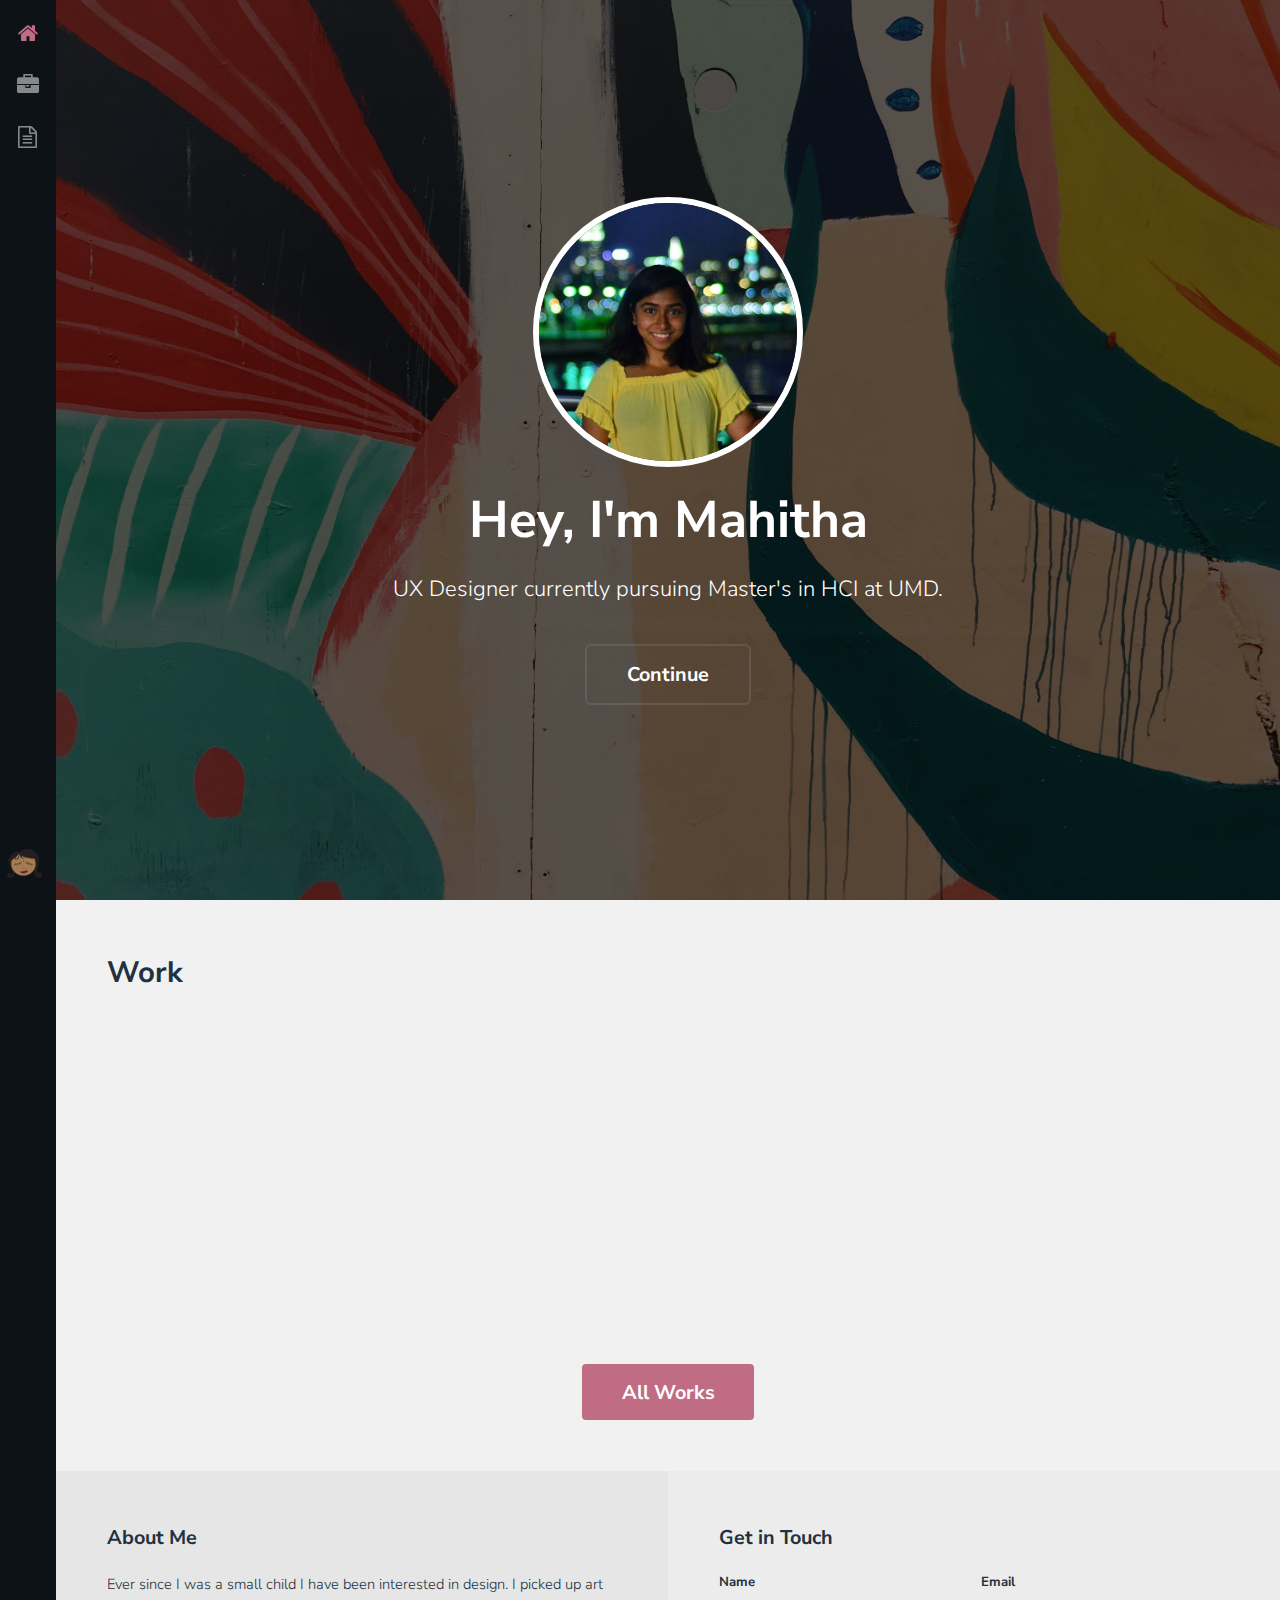
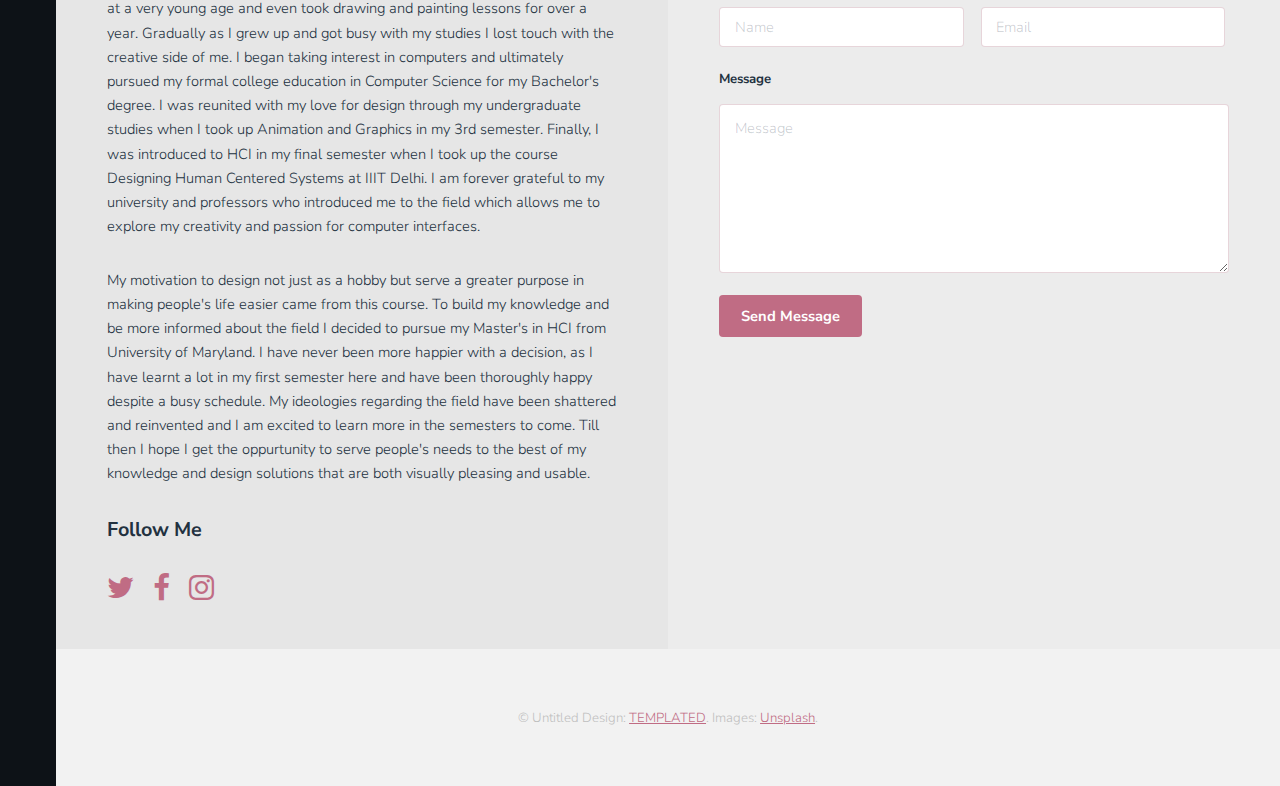
==== commit ce5af5d6: "draft v6" ====
--- a/index.html
+++ b/index.html
@@ -50,25 +50,25 @@
                                     </header>
 									<div class="content">
 										<div class="media">
-											<a href="images/fulls/01.jpg"><img src="images/thumbs/HarfordCounty.jpg" alt="" title="Improving Harford County Web Experience" /></a>
+											<a href="images/fulls/01.jpg"><img src="images/thumbs/harford.png" alt="" title="Improving Harford County Web Experience" /></a>
                                             <div class="desc">
                                                 <span class="imgdesc">Improving Harford County Web Experience</span>
                                             </div>
 										</div>
 										<div class="media">
-											<a href="images/fulls/05.jpg"><img src="images/thumbs/05.jpg" alt="" title="IIITD Mobile" /></a>
+											<a href="images/fulls/05.jpg"><img src="images/thumbs/iiitdmobile.png" alt="" title="IIITD Mobile" /></a>
                                             <div class="desc">
                                                 <span class="imgdesc">IIITD Mobile - Mobile App for the University</span>
                                             </div>
 										</div>
 										<div class="media">
-											<a href="images/fulls/09.jpg"><img src="images/thumbs/09.jpg" alt="" title="iAdvisor" /></a>
+											<a href="images/fulls/09.jpg"><img src="images/thumbs/iAdvisor_v2.png" alt="" title="iAdvisor" /></a>
                                             <div class="desc">
                                                 <span class="imgdesc">iAdvisor - A web interface for planning the undergraduate 4 year roadmap</span>
                                             </div>
 										</div>
 										<div class="media">
-											<a href="images/fulls/02.jpg"><img src="images/thumbs/02.jpg" alt="" title="SkyData" /></a>
+											<a href="images/fulls/02.jpg"><img src="images/thumbs/skydata.png" alt="" title="SkyData" /></a>
                                             <div class="desc">
                                                 <span class="imgdesc">SkyData - A Visualisation of Social Media Perception of Weather</span>
                                             </div>
--- a/assets/css/main.css
+++ b/assets/css/main.css
@@ -862,7 +862,7 @@
 				overflow: hidden;
 				opacity: 0;
 				position: relative;
-				width: 33%;
+				width: 25%;
 				padding: 5px;
 			}
 
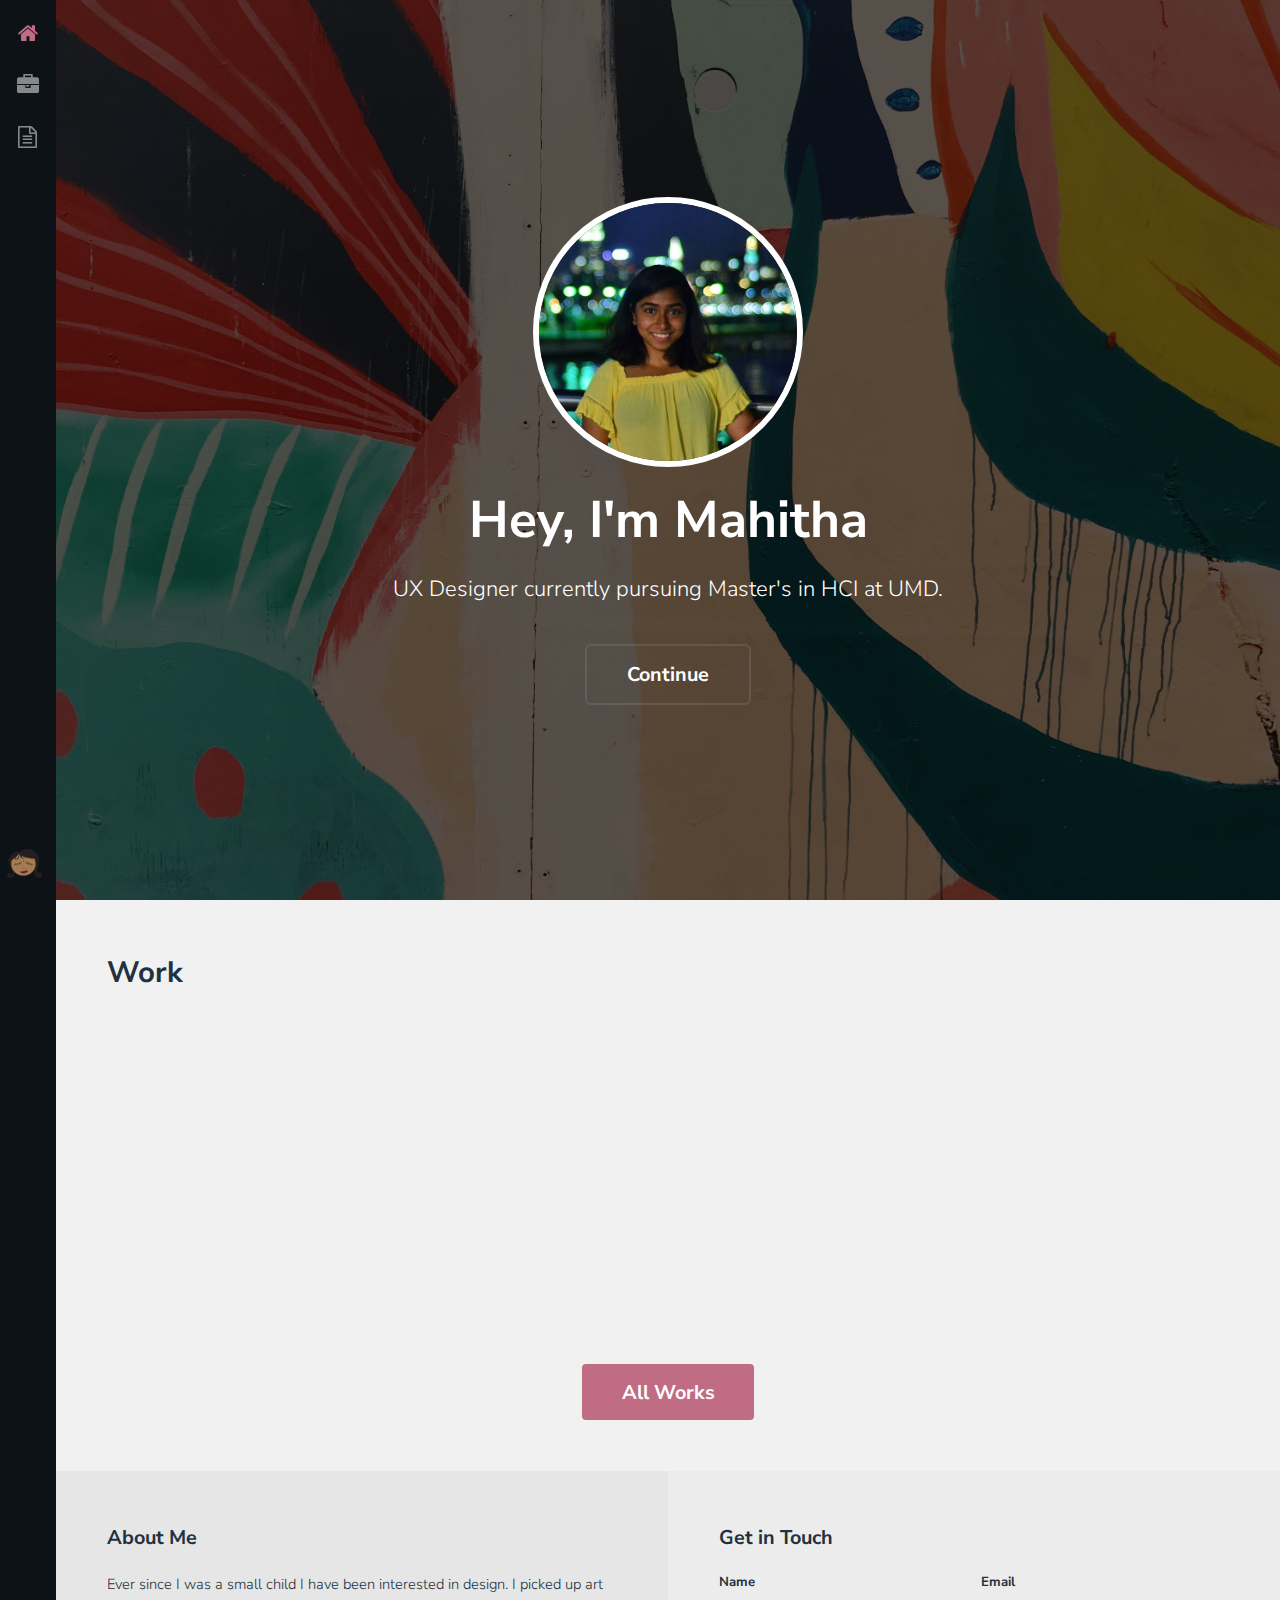
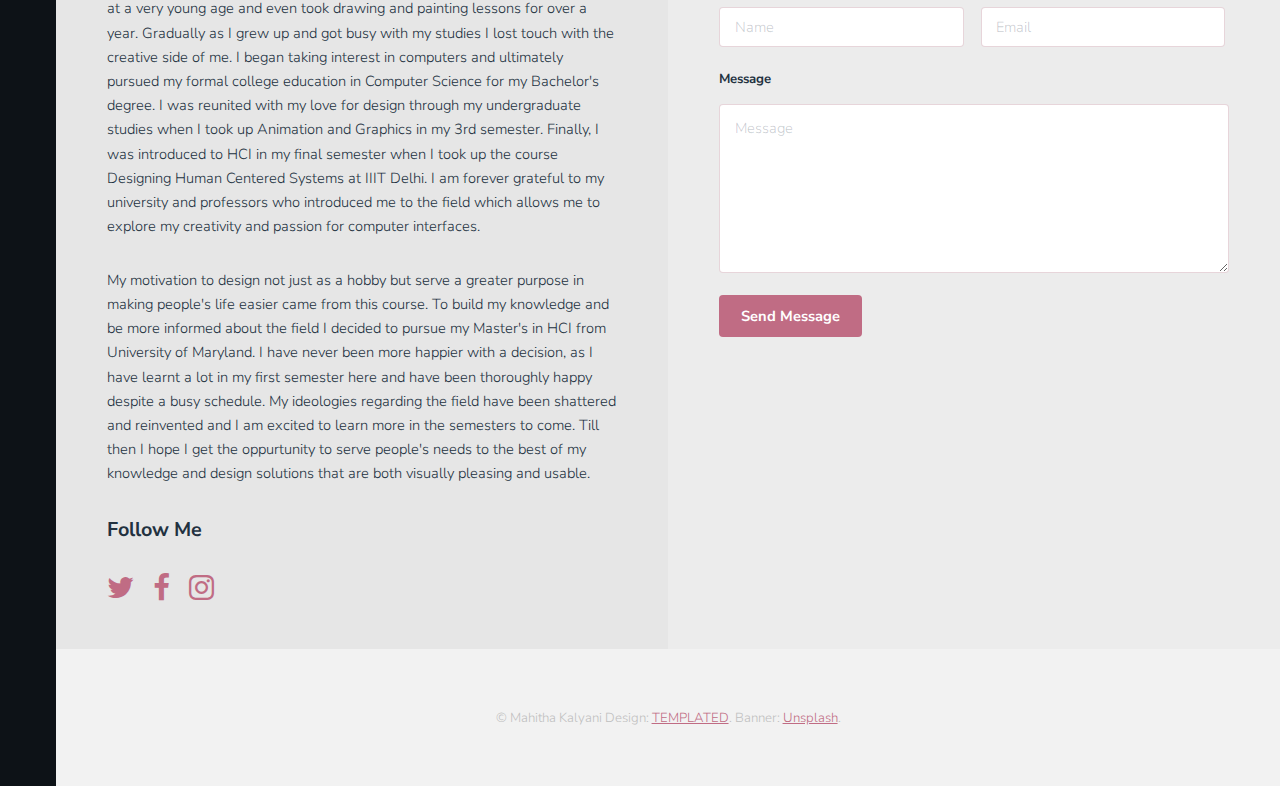
==== commit fac69e62: "Draft v7" ====
--- a/index.html
+++ b/index.html
@@ -22,7 +22,7 @@
 						<li><a href="work.html" title="Work"><span class="icon fa-briefcase"></span></a></li>
 						<li><a href="/files/Mahitha_Resume.pdf" title="Resume" target="_blank"><span class="icon fa-file-text-o"></span></a></li>
 					</ul>
-					<div style="margin:0.5em;position: fixed;bottom:0.5em;"><a href="#contact"><image style="height:2em" title="Who am I?" src="images/logo.png"></a></div>
+					<div style="margin:0.5em;position: fixed;bottom:0.5em;"><a href="#contact"><img style="height:2em" title="Who am I?" src="images/logo.png"></a></div>
 				</nav>
 
 			<!-- Main -->
@@ -31,7 +31,7 @@
 					<!-- Banner -->
 						<section id="banner">
 							<div class="inner">
-								<image src="images/Mahitha_DP.JPG" alt="Mahitha's Picture" class="profileBox">
+								<img src="images/Mahitha_DP.JPG" alt="Mahitha's Picture" class="profileBox">
 								<h1>Hey, I'm Mahitha</h1>
 								<p>UX Designer currently pursuing Master's in HCI at UMD.</p>
 								<ul class="actions">
@@ -44,41 +44,47 @@
 						<section id="galleries">
 
 							<!-- Photo Galleries -->
-								<div class="gallery">
-									<header>
+								<!--<div class="gallery">-->
+									
+                                    <div class="catalogue">
+                                        <header>
 											<h1>Work</h1>
                                     </header>
-									<div class="content">
-										<div class="media">
-											<a href="images/fulls/01.jpg"><img src="images/thumbs/harford.png" alt="" title="Improving Harford County Web Experience" /></a>
-                                            <div class="desc">
-                                                <span class="imgdesc">Improving Harford County Web Experience</span>
-                                            </div>
+                                    <div class="list">
+                                        <div id="harford" class="project">
+											<a href="harford.html">
+                                                <img src="images/thumbs/harford.png" alt="" title="Improving Harford County Web Experience" />
+                                                <div class="desc">
+                                                    <span class="imgdesc">Improving Harford County Web Experience</span>
+                                                </div>
+                                            </a>
 										</div>
-										<div class="media">
-											<a href="images/fulls/05.jpg"><img src="images/thumbs/iiitdmobile.png" alt="" title="IIITD Mobile" /></a>
+                                        <div class="project">
+											<a href="workinprogress.html"><img id="iiitd_img" src="images/thumbs/iiitdmobile.png" alt="" title="IIITD Mobile" />
                                             <div class="desc">
                                                 <span class="imgdesc">IIITD Mobile - Mobile App for the University</span>
-                                            </div>
+                                                </div></a>
 										</div>
-										<div class="media">
-											<a href="images/fulls/09.jpg"><img src="images/thumbs/iAdvisor_v2.png" alt="" title="iAdvisor" /></a>
+                                        <div class="project">
+											<a href="workinprogress.html"><img src="images/thumbs/iAdvisor_v2.png" alt="" title="iAdvisor" />
                                             <div class="desc">
                                                 <span class="imgdesc">iAdvisor - A web interface for planning the undergraduate 4 year roadmap</span>
-                                            </div>
+                                                </div></a>
 										</div>
-										<div class="media">
-											<a href="images/fulls/02.jpg"><img src="images/thumbs/skydata.png" alt="" title="SkyData" /></a>
+										<div class="project">
+											<a href="workinprogress.html"><img id="skydata_img" src="images/thumbs/skydata.png" alt="" title="SkyData" />
                                             <div class="desc">
                                                 <span class="imgdesc">SkyData - A Visualisation of Social Media Perception of Weather</span>
-                                            </div>
+                                                </div></a>
 										</div>
-										
-									</div>
-									<footer>
+                                    </div>
+                                        <footer>
 										<a href="work.html" class="button big">All Works</a>
 									</footer>
-								</div>
+                                    </div>
+									
+									
+								<!--</div>-->
 						</section>
 
 					<!-- Contact -->
@@ -123,7 +129,7 @@
 					<!-- Footer -->
 						<footer id="footer">
 							<div class="copyright">
-								&copy; Untitled Design: <a href="https://templated.co/">TEMPLATED</a>. Images: <a href="https://unsplash.com/">Unsplash</a>.
+								&copy; Mahitha Kalyani Design: <a href="https://templated.co/">TEMPLATED</a>. Banner: <a href="https://unsplash.com/">Unsplash</a>.
 							</div>
 						</footer>
 				</section>
@@ -136,6 +142,5 @@
 			<script src="assets/js/skel.min.js"></script>
 			<script src="assets/js/util.js"></script>
 			<script src="assets/js/main.js"></script>
-
 	</body>
 </html>
--- a/assets/css/main.css
+++ b/assets/css/main.css
@@ -938,6 +938,201 @@
 
 				}
 
+/* Catalogue */
+    @-moz-keyframes catalogue {
+		100% {
+			opacity: 1;		}
+	}
+
+	@-webkit-keyframes catalogue {
+		100% {
+			opacity: 1;		}
+	}
+
+	@-ms-keyframes catalogue {
+		100% {
+			opacity: 1;		}
+	}
+
+	@keyframes catalogue {
+		100% {
+			opacity: 1;		}
+	}
+
+    .catalogue {
+		padding: 3.5em;
+		position: relative;
+		overflow: hidden;
+		min-height: 37em;
+	}
+    
+        @media screen and (max-width: 980px) {
+
+			.catalogue {
+				padding: 2em;
+				min-height: 20em;
+			}
+
+				.catalogue header h2 {
+					margin-bottom: 1em;
+				}
+
+		}
+
+		@media screen and (max-width: 480px) {
+
+			.catalogue {
+				padding: 1em;
+			}
+
+		}
+    .catalogue header {
+			display: -ms-flexbox;
+			-ms-flex-pack: justify;
+			display: -moz-flex;
+			display: -webkit-flex;
+			display: -ms-flex;
+			display: flex;
+			-moz-flex-wrap: wrap;
+			-webkit-flex-wrap: wrap;
+			-ms-flex-wrap: wrap;
+			flex-wrap: wrap;
+			-moz-justify-content: space-between;
+			-webkit-justify-content: space-between;
+			-ms-justify-content: space-between;
+			justify-content: space-between;
+		}
+
+			.catalogue header.special {
+				-moz-justify-content: center;
+				-webkit-justify-content: center;
+				-ms-justify-content: center;
+				justify-content: center;
+			}
+
+			@media screen and (max-width: 736px) {
+
+				.catalogue header {
+					display: block;
+				}
+
+			}
+
+			@media screen and (max-width: 480px) {
+
+				.catalogue header h2 {
+					margin-bottom: .5em;
+				}
+
+			}
+
+		.catalogue footer {
+			text-align: center;
+			margin-top: 4em;
+		}
+
+		.catalogue .list {
+			display: -ms-flexbox;
+			display: -moz-flex;
+			display: -webkit-flex;
+			display: -ms-flex;
+			display: flex;
+			-moz-flex-wrap: wrap;
+			-webkit-flex-wrap: wrap;
+			-ms-flex-wrap: wrap;
+			flex-wrap: wrap;
+			-moz-justify-content: -moz-flex-start;
+			-webkit-justify-content: -webkit-flex-start;
+			-ms-justify-content: -ms-flex-start;
+			justify-content: flex-start;
+		}
+
+			.catalogue .list .project {
+				-moz-animation: catalogue 0.75s ease-out 0.4s forwards;
+				-webkit-animation: catalogue 0.75s ease-out 0.4s forwards;
+				-ms-animation: catalogue 0.75s ease-out 0.4s forwards;
+				animation: catalogue 0.75s ease-out 0.4s forwards;
+				margin-bottom: 0;
+				overflow: hidden;
+				opacity: 0;
+				position: relative;
+				width: 25%;
+				padding: 5px;
+			}
+
+				.catalogue .list .project a {
+					display: block;
+				}
+
+				.catalogue .list .project img {
+					-moz-transition: -moz-transform 0.2s ease-in-out;
+					-webkit-transition: -webkit-transform 0.2s ease-in-out;
+					-ms-transition: -ms-transform 0.2s ease-in-out;
+					transition: transform 0.2s ease-in-out;
+					max-width: 100%;
+					height: auto;
+					vertical-align: middle;
+				}
+                
+                .catalogue .list .project .desc {
+                    position: absolute;
+                    display: flex;
+                    align-items: center;
+                    justify-content: center;
+                    top: 0;
+                    bottom: 0;
+                    left: 0;
+                    right: 0;
+                    background: rgba(192, 108, 132, 0.78);
+                    color: #fff;
+                    visibility: hidden;
+                    opacity: 0;
+                    margin-bottom: 0 !important;
+                    /* transition effect */
+                    transition: opacity .2s, visibility .2s;
+                }
+
+                .catalogue .list .project .imgdesc {
+                    position: relative;
+                    margin-left:2em;
+                    margin-right:2em;
+                    
+                }           
+                
+                .catalogue .list .project:hover img {
+                    -moz-transform: scale(1.075);
+					-webkit-transform: scale(1.075);
+					-ms-transform: scale(1.075);
+					transform: scale(1.075);
+                }
+
+				.catalogue .list .project:hover .desc {
+                    visibility: visible;
+                    opacity: 1;
+				}
+                
+                .catalogue .list .project:hover .imgdesc{
+                    transition: .2s;
+                    transform: translateY(1em);
+                }
+
+				@media screen and (max-width: 736px) {
+
+					.catalogue .list .project {
+						width: 50%;
+					}
+
+				}
+
+				@media screen and (max-width: 480px) {
+
+					.catalogue .list .project {
+						width: 100%;
+					}
+
+				}
+
+
 /* Icon */
 
 	.icon {
@@ -971,19 +1166,43 @@
 			display: block;
 		}
 
+        .image.center {
+            max-width: 50%;
+        }
+
 		.image.left, .image.right {
 			max-width: 40%;
 		}
 
+            .image.center img{
+                width: 100%;
+            }
+
 			.image.left img, .image.right img {
 				width: 100%;
 			}
 
 			@media screen and (max-width: 480px) {
 
-				.image.left, .image.right {
+				.image.left, .image.right, .image.center {
 					max-width: 100%;
 					width: 100%;
+				}
+
+			}
+
+        .image.center {
+			margin-left: auto;
+            margin-right: auto;
+			margin-bottom: 1em;
+			top: 0.25em;
+		}
+
+			@media screen and (max-width: 480px) {
+
+				.image.center {
+					float: none;
+					margin: 0 0 1em 0;
 				}
 
 			}
@@ -1678,6 +1897,7 @@
 
 		}
 
-#harford:hover{
-    
+/* Project Header */
+.project_header{
+    text-align: center;
 }
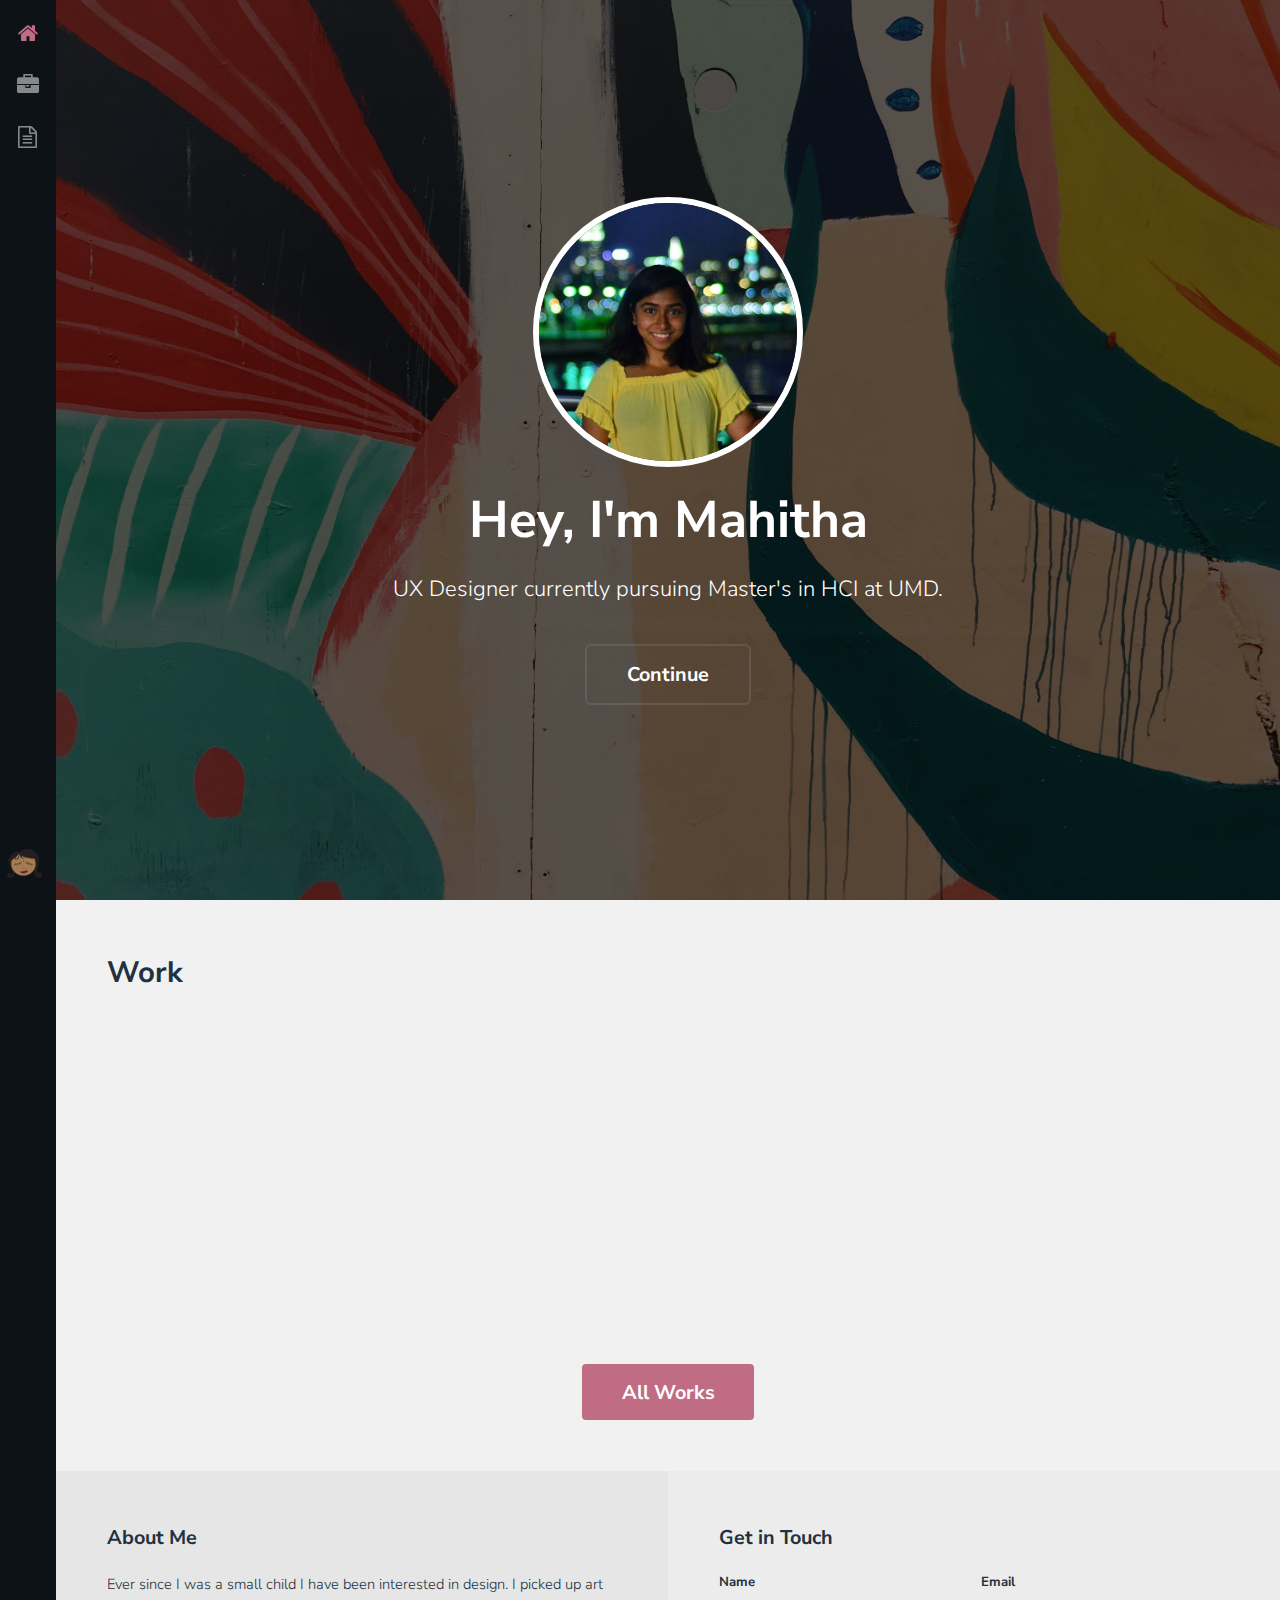
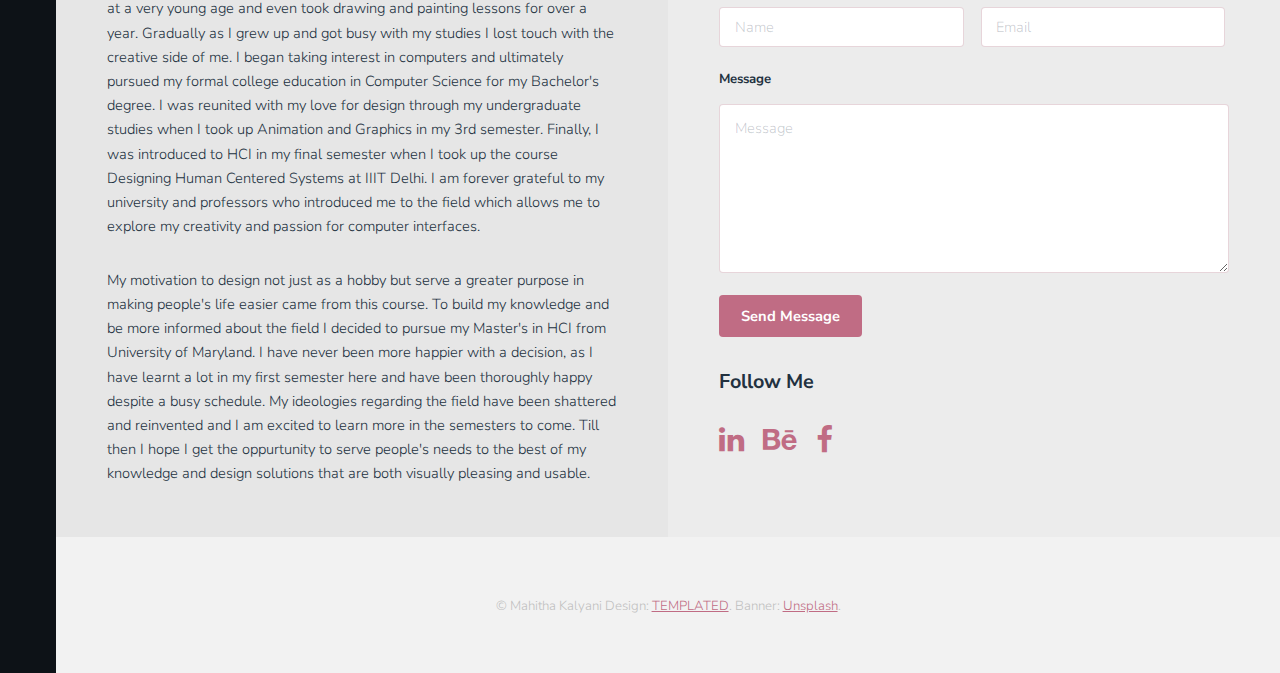
==== commit 2bdbdc9a: "draft v8.2" ====
--- a/index.html
+++ b/index.html
@@ -94,12 +94,7 @@
 									<h3>About Me</h3>
 									<p>Ever since I was a small child I have been interested in design. I picked up art at a very young age and even took drawing and painting lessons for over a year. Gradually as I grew up and got busy with my studies I lost touch with the creative side of me. I began taking interest in computers and ultimately pursued my formal college education in Computer Science for my Bachelor's degree. I was reunited with my love for design through my undergraduate studies when I took up Animation and Graphics in my 3rd semester. Finally, I was introduced to HCI in my final semester when I took up the course Designing Human Centered Systems at IIIT Delhi. I am forever grateful to my university and professors who introduced me to the field which allows me to explore my creativity and passion for computer interfaces.</p>
 									<p>My motivation to design not just as a hobby but serve a greater purpose in making people's life easier came from this course. To build my knowledge and be more informed about the field I decided to pursue my Master's in HCI from University of Maryland. I have never been more happier with a decision, as I have learnt a lot in my first semester here and have been thoroughly happy despite a busy schedule. My ideologies regarding the field have been shattered and reinvented and I am excited to learn more in the semesters to come. Till then I hope I get the oppurtunity to serve people's needs to the best of my knowledge and design solutions that are both visually pleasing and usable. </p>
-									<h3>Follow Me</h3>
-									<ul class="icons">
-										<li><a href="#" class="icon fa-twitter"><span class="label">Twitter</span></a></li>
-										<li><a href="#" class="icon fa-facebook"><span class="label">Facebook</span></a></li>
-										<li><a href="#" class="icon fa-instagram"><span class="label">Instagram</span></a></li>
-									</ul>
+									
 								</div>
 
 							<!-- Form -->
@@ -122,6 +117,12 @@
 											<li><input value="Send Message" class="button" type="submit"></li>
 										</ul>
 									</form>
+                                    <h3>Follow Me</h3>
+									<ul class="icons">
+                                        <li><a href="#" class="icon fa-linkedin"><span class="label">LinkedIn</span></a></li>
+										<li><a href="#" class="icon fa-behance"><span class="label">Behance</span></a></li>
+										<li><a href="#" class="icon fa-facebook"><span class="label">Facebook</span></a></li>
+									</ul>
 								</div>
 
 						</section>
--- a/assets/css/main.css
+++ b/assets/css/main.css
@@ -1898,6 +1898,6 @@
 		}
 
 /* Project Header */
-.project_header{
+.align_center{
     text-align: center;
 }
